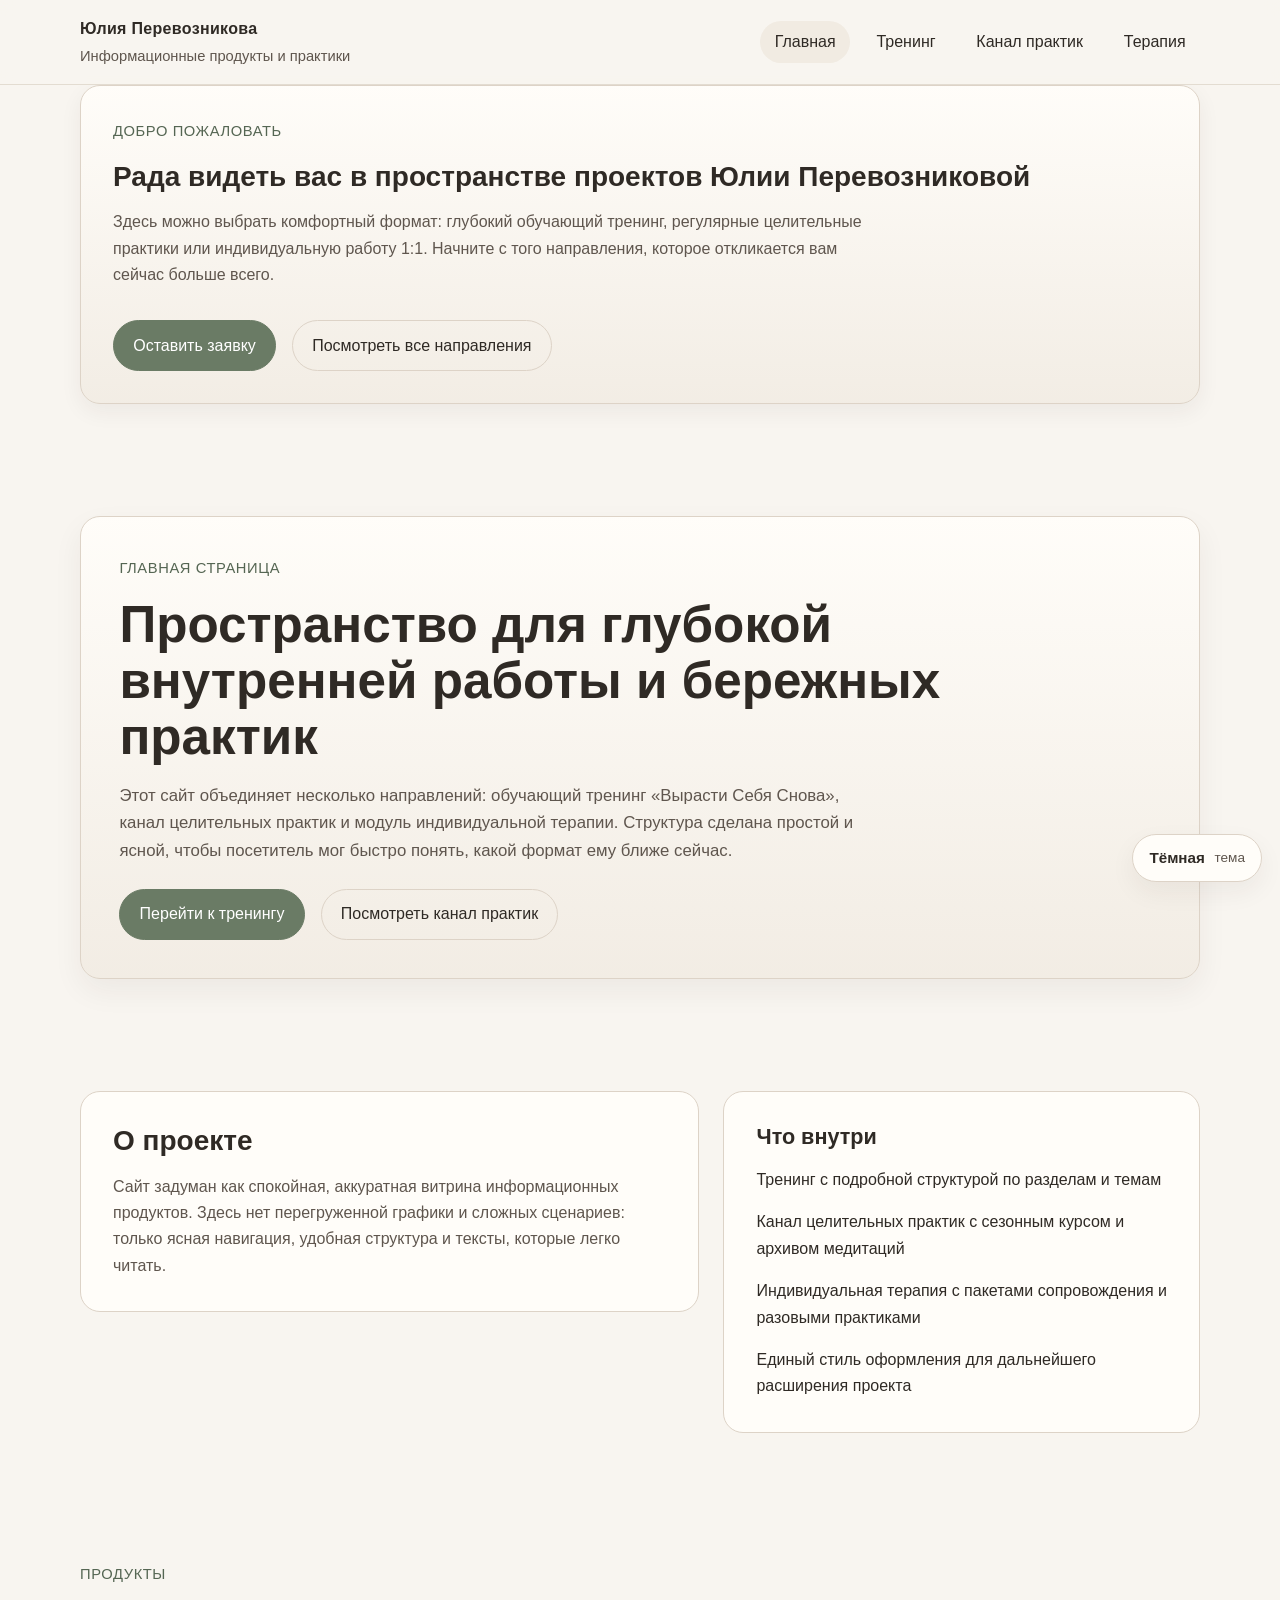
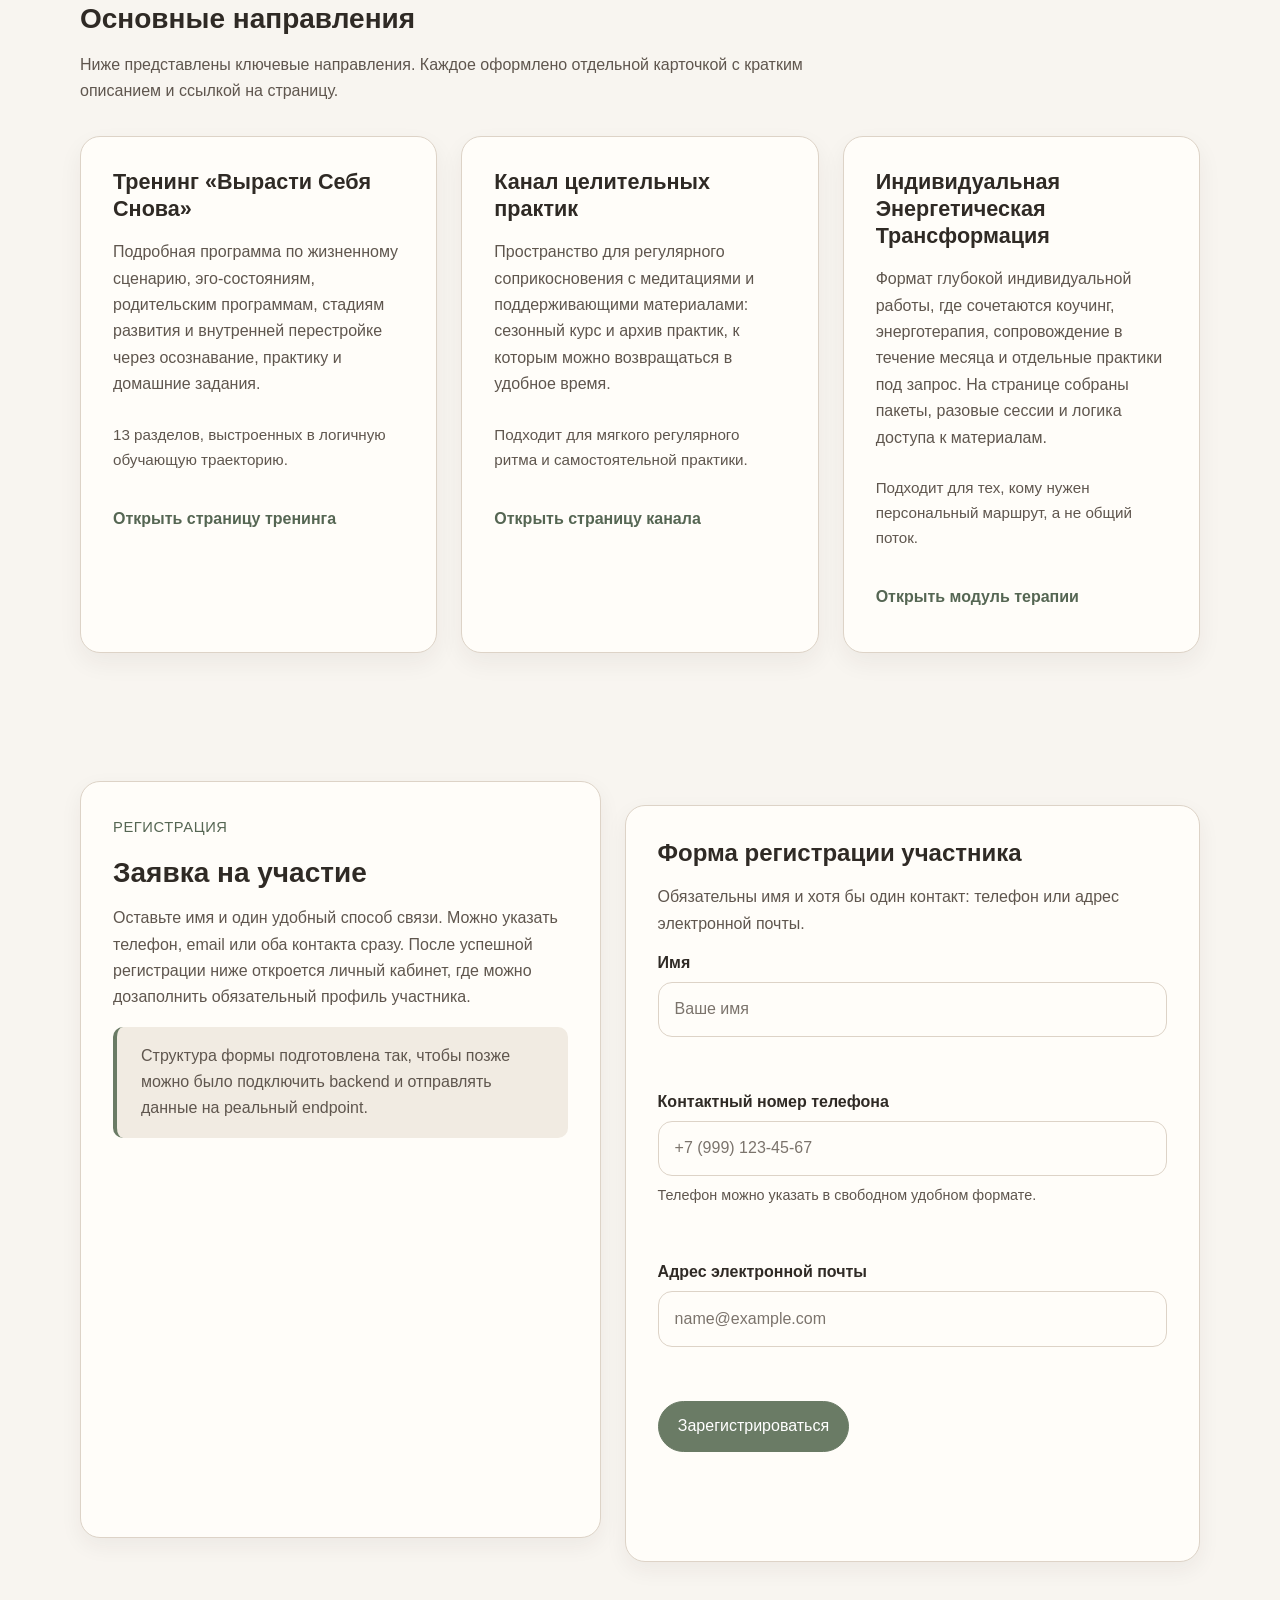
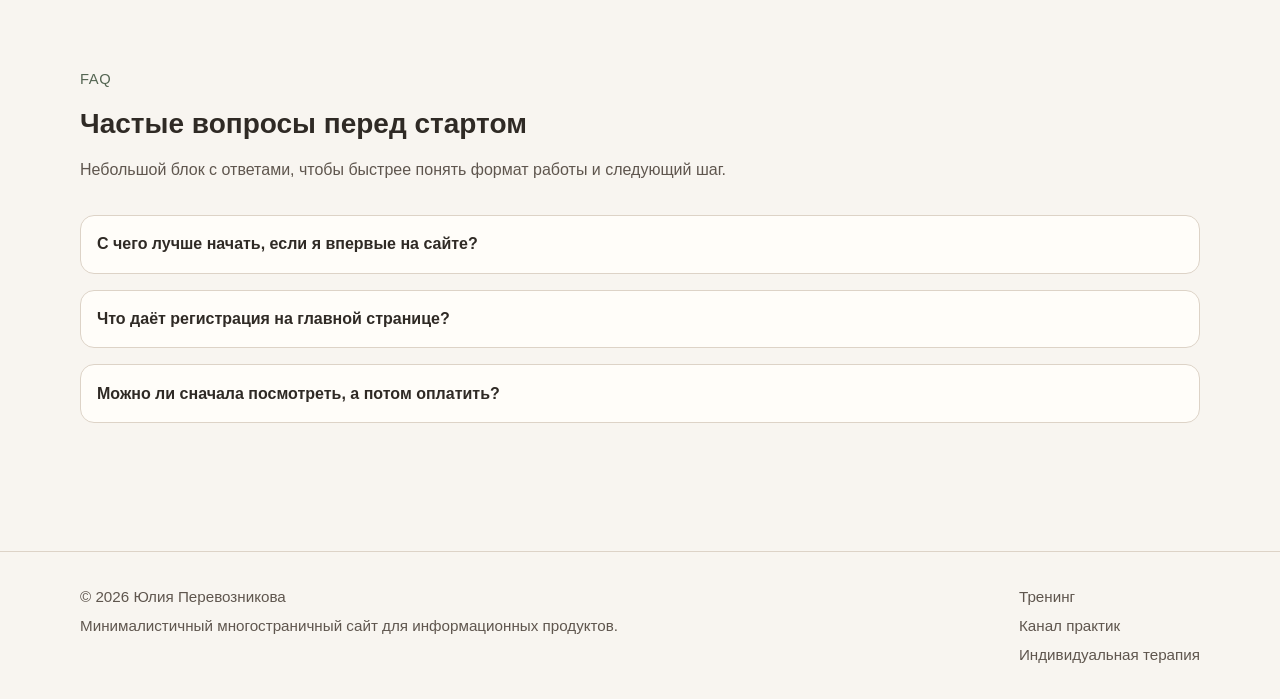
==== index.html @ eca1b86a "Add files via upload" ====
<!DOCTYPE html>
<html lang="ru">
  <head>
    <meta charset="UTF-8" />
    <meta name="viewport" content="width=device-width, initial-scale=1.0" />
    <title>Программы Юлии Перевозниковой</title>
    <meta
      name="description"
      content="Минималистичный сайт информационных продуктов коуча Юлии Перевозниковой: тренинг «Вырасти Себя Снова» и канал целительных практик."
    />
    <!-- Общая логика темы вынесена в отдельный файл. -->
    <script src="js/theme.js"></script>
    <link rel="stylesheet" href="css/style.css" />
  </head>
  <body>
    <!-- Ссылка для быстрого перехода к основному содержимому -->
    <a class="skip-link" href="#main-content">Перейти к содержимому</a>

    <!-- Шапка сайта с навигацией -->
    <header class="site-header">
      <div class="container header-inner">
        <div class="site-brand">
          <span class="site-brand__title">Юлия Перевозникова</span>
          <span class="site-brand__subtitle">Информационные продукты и практики</span>
        </div>

        <nav class="site-nav" aria-label="Основная навигация">
          <ul>
            <li><a class="is-active" href="index.html" aria-current="page">Главная</a></li>
            <li><a href="training.html">Тренинг</a></li>
            <li><a href="healing-channel.html">Канал практик</a></li>
            <li><a href="therapy.html">Терапия</a></li>
          </ul>
        </nav>
      </div>
    </header>

    <!-- Основной контент главной страницы -->
    <main id="main-content" class="page-main">
      <!-- Приветственный лендинг-блок -->
      <section class="section section--compact welcome-landing">
        <div class="container">
          <article class="content-block welcome-landing__shell">
            <span class="eyebrow">Добро пожаловать</span>
            <h2 class="section-title">Рада видеть вас в пространстве проектов Юлии Перевозниковой</h2>
            <p class="section-intro">
              Здесь можно выбрать комфортный формат: глубокий обучающий тренинг, регулярные целительные практики
              или индивидуальную работу 1:1. Начните с того направления, которое откликается вам сейчас больше всего.
            </p>
            <div class="welcome-landing__actions section-offset-top">
              <a class="button" href="#registration">Оставить заявку</a>
              <button class="button button--secondary" type="button" data-scroll-to-products>
                Посмотреть все направления
              </button>
            </div>
          </article>
        </div>
      </section>

      <section class="hero">
        <div class="container">
          <div class="hero__box">
            <span class="eyebrow">Главная страница</span>
            <h1 class="hero__title">Пространство для глубокой внутренней работы и бережных практик</h1>
            <p class="hero__text">
              Этот сайт объединяет несколько направлений: обучающий тренинг «Вырасти Себя Снова», канал
              целительных практик и модуль индивидуальной терапии. Структура сделана простой и ясной,
              чтобы посетитель мог быстро понять, какой формат ему ближе сейчас.
            </p>
            <div class="hero__actions">
              <a class="button" href="training.html">Перейти к тренингу</a>
              <a class="button button--secondary" href="healing-channel.html">Посмотреть канал практик</a>
            </div>
          </div>
        </div>
      </section>

      <!-- Краткий обзор проекта и подхода -->
      <section class="section">
        <div class="container quick-overview">
          <div class="quick-overview__panel">
            <h2 class="section-title">О проекте</h2>
            <p class="section-intro">
              Сайт задуман как спокойная, аккуратная витрина информационных продуктов. Здесь нет перегруженной
              графики и сложных сценариев: только ясная навигация, удобная структура и тексты, которые легко читать.
            </p>
          </div>

          <aside class="quick-overview__panel" aria-label="Краткий обзор разделов сайта">
            <h2 class="card__title">Что внутри</h2>
            <ul class="quick-overview__list">
              <li>Тренинг с подробной структурой по разделам и темам</li>
              <li>Канал целительных практик с сезонным курсом и архивом медитаций</li>
              <li>Индивидуальная терапия с пакетами сопровождения и разовыми практиками</li>
              <li>Единый стиль оформления для дальнейшего расширения проекта</li>
            </ul>
          </aside>
        </div>
      </section>

      <!-- Основные карточки с продуктами -->
      <section class="section" id="products">
        <div class="container">
          <span class="eyebrow">Продукты</span>
          <h2 class="section-title">Основные направления</h2>
          <p class="section-intro">
            Ниже представлены ключевые направления. Каждое оформлено отдельной карточкой с кратким описанием и ссылкой на страницу.
          </p>

          <div class="grid grid--three section-offset-top">
            <article class="card">
              <h3 class="card__title">Тренинг «Вырасти Себя Снова»</h3>
              <p class="card__text">
                Подробная программа по жизненному сценарию, эго-состояниям, родительским программам,
                стадиям развития и внутренней перестройке через осознавание, практику и домашние задания.
              </p>
              <p class="card__meta">13 разделов, выстроенных в логичную обучающую траекторию.</p>
              <a class="text-link" href="training.html">Открыть страницу тренинга</a>
            </article>

            <article class="card">
              <h3 class="card__title">Канал целительных практик</h3>
              <p class="card__text">
                Пространство для регулярного соприкосновения с медитациями и поддерживающими материалами:
                сезонный курс и архив практик, к которым можно возвращаться в удобное время.
              </p>
              <p class="card__meta">Подходит для мягкого регулярного ритма и самостоятельной практики.</p>
              <a class="text-link" href="healing-channel.html">Открыть страницу канала</a>
            </article>

            <article class="card">
              <h3 class="card__title">Индивидуальная Энергетическая Трансформация</h3>
              <p class="card__text">
                Формат глубокой индивидуальной работы, где сочетаются коучинг, энерготерапия, сопровождение в течение месяца
                и отдельные практики под запрос. На странице собраны пакеты, разовые сессии и логика доступа к материалам.
              </p>
              <p class="card__meta">Подходит для тех, кому нужен персональный маршрут, а не общий поток.</p>
              <a class="text-link" href="therapy.html">Открыть модуль терапии</a>
            </article>
          </div>
        </div>
      </section>

      <!-- Секция регистрации участников -->
      <section class="section" id="registration">
        <div class="container registration-layout">
          <article class="registration-copy content-block">
            <span class="eyebrow">Регистрация</span>
            <h2 class="section-title">Заявка на участие</h2>
            <p class="section-intro">
              Оставьте имя и один удобный способ связи. Можно указать телефон, email или оба контакта сразу.
              После успешной регистрации ниже откроется личный кабинет, где можно дозаполнить обязательный профиль участника.
            </p>
            <div class="note">
              Структура формы подготовлена так, чтобы позже можно было подключить backend и отправлять данные на реальный endpoint.
            </div>
          </article>

          <section class="registration-form-wrap content-block" aria-labelledby="registration-form-title">
            <h2 id="registration-form-title" class="content-block__title">Форма регистрации участника</h2>
            <p class="content-block__subtitle">
              Обязательны имя и хотя бы один контакт: телефон или адрес электронной почты.
            </p>

            <!--
              novalidate отключает стандартные всплывающие сообщения браузера,
              чтобы показывать единообразные ошибки прямо рядом с полями.
              action можно заменить на backend endpoint позже.
            -->
            <form
              class="registration-form"
              action="#"
              method="post"
              novalidate
              data-registration-form
            >
              <div class="form-grid">
                <div class="form-field">
                  <label class="form-label" for="participant-name">Имя</label>
                  <input
                    class="form-input"
                    type="text"
                    id="participant-name"
                    name="name"
                    autocomplete="given-name"
                    placeholder="Ваше имя"
                    data-field="name"
                    aria-describedby="name-error"
                  />
                  <p class="form-error" id="name-error" data-error-for="name" aria-live="polite"></p>
                </div>

                <div class="form-field">
                  <label class="form-label" for="participant-phone">Контактный номер телефона</label>
                  <input
                    class="form-input"
                    type="tel"
                    id="participant-phone"
                    name="phone"
                    autocomplete="tel"
                    placeholder="+7 (999) 123-45-67"
                    data-field="phone"
                    aria-describedby="phone-error phone-help"
                  />
                  <p class="form-help" id="phone-help">Телефон можно указать в свободном удобном формате.</p>
                  <p class="form-error" id="phone-error" data-error-for="phone" aria-live="polite"></p>
                </div>

                <div class="form-field">
                  <label class="form-label" for="participant-email">Адрес электронной почты</label>
                  <input
                    class="form-input"
                    type="email"
                    id="participant-email"
                    name="email"
                    autocomplete="email"
                    placeholder="name@example.com"
                    data-field="email"
                    aria-describedby="email-error"
                  />
                  <p class="form-error" id="email-error" data-error-for="email" aria-live="polite"></p>
                </div>
              </div>

              <div class="form-actions">
                <button class="button" type="submit">Зарегистрироваться</button>
              </div>

              <p class="form-status" data-form-status aria-live="polite"></p>
            </form>
          </section>
        </div>
      </section>

      <!-- Короткий FAQ-блок для лендинга -->
      <section class="section" id="faq">
        <div class="container">
          <span class="eyebrow">FAQ</span>
          <h2 class="section-title">Частые вопросы перед стартом</h2>
          <p class="section-intro">
            Небольшой блок с ответами, чтобы быстрее понять формат работы и следующий шаг.
          </p>

          <div class="faq section-offset-top" data-faq-root>
            <article class="faq-item">
              <button class="faq-item__trigger" type="button" data-faq-trigger aria-expanded="false">
                С чего лучше начать, если я впервые на сайте?
              </button>
              <div class="faq-item__content" data-faq-content hidden>
                <p>
                  Начните с раздела «Основные направления» и выберите формат под текущий запрос:
                  тренинг, канал практик или индивидуальную работу. После этого оставьте заявку через форму регистрации.
                </p>
              </div>
            </article>

            <article class="faq-item">
              <button class="faq-item__trigger" type="button" data-faq-trigger aria-expanded="false">
                Что даёт регистрация на главной странице?
              </button>
              <div class="faq-item__content" data-faq-content hidden>
                <p>
                  Регистрация открывает личный кабинет участника и позволяет получить доступ к расширенным блокам
                  продуктов (структурам программ и демонстрационной оплате доступа).
                </p>
              </div>
            </article>

            <article class="faq-item">
              <button class="faq-item__trigger" type="button" data-faq-trigger aria-expanded="false">
                Можно ли сначала посмотреть, а потом оплатить?
              </button>
              <div class="faq-item__content" data-faq-content hidden>
                <p>
                  Да. Логика сайта построена по уровням доступа: обзор доступен всем, после регистрации открывается больше деталей,
                  а затем можно перейти к оплате (в текущей версии реализован демонстрационный сценарий через localStorage).
                </p>
              </div>
            </article>
          </div>
        </div>
      </section>

      <!-- Личный кабинет показывается после регистрации или если данные уже есть в localStorage -->
      <section class="section" id="personal-cabinet" data-personal-cabinet-section hidden>
        <div class="container account-shell">
          <div class="account-grid">
            <article class="content-block account-summary" aria-labelledby="account-summary-title">
              <span class="eyebrow">Личный кабинет</span>
              <h2 id="account-summary-title" class="section-title">Профиль участника</h2>
              <p class="section-intro">
                После регистрации базовые данные автоматически подтягиваются сюда. Заполните все обязательные поля,
                чтобы профиль был сохранён полностью.
              </p>

              <div class="account-summary__panel section-offset-top">
                <div class="account-badge" data-account-badge>Профиль требует заполнения</div>
                <dl class="account-summary__list">
                  <div class="account-summary__item">
                    <dt>Участник</dt>
                    <dd data-account-summary-name>—</dd>
                  </div>
                  <div class="account-summary__item">
                    <dt>Телефон</dt>
                    <dd data-account-summary-phone>—</dd>
                  </div>
                  <div class="account-summary__item">
                    <dt>Email</dt>
                    <dd data-account-summary-email>—</dd>
                  </div>
                  <div class="account-summary__item">
                    <dt>Город</dt>
                    <dd data-account-summary-city>—</dd>
                  </div>
                </dl>
              </div>
            </article>

            <section class="content-block account-form-wrap" aria-labelledby="profile-form-title">
              <h2 id="profile-form-title" class="content-block__title">Анкета участника</h2>
              <p class="content-block__subtitle">
                Все поля ниже обязательны. Если на этапе регистрации был указан только один контакт, второй нужно дозаполнить здесь.
              </p>

              <form class="profile-form" action="#" method="post" novalidate data-profile-form>
                <div class="form-grid form-grid--two-columns">
                  <div class="form-field">
                    <label class="form-label" for="profile-last-name">Фамилия</label>
                    <input
                      class="form-input"
                      type="text"
                      id="profile-last-name"
                      name="lastName"
                      autocomplete="family-name"
                      placeholder="Иванова"
                      data-profile-field="lastName"
                      aria-describedby="profile-lastName-error"
                    />
                    <p class="form-error" id="profile-lastName-error" data-profile-error-for="lastName" aria-live="polite"></p>
                  </div>

                  <div class="form-field">
                    <label class="form-label" for="profile-first-name">Имя</label>
                    <input
                      class="form-input"
                      type="text"
                      id="profile-first-name"
                      name="firstName"
                      autocomplete="given-name"
                      placeholder="Юлия"
                      data-profile-field="firstName"
                      aria-describedby="profile-firstName-error"
                    />
                    <p class="form-error" id="profile-firstName-error" data-profile-error-for="firstName" aria-live="polite"></p>
                  </div>

                  <div class="form-field">
                    <label class="form-label" for="profile-middle-name">Отчество</label>
                    <input
                      class="form-input"
                      type="text"
                      id="profile-middle-name"
                      name="middleName"
                      autocomplete="additional-name"
                      placeholder="Сергеевна"
                      data-profile-field="middleName"
                      aria-describedby="profile-middleName-error"
                    />
                    <p class="form-error" id="profile-middleName-error" data-profile-error-for="middleName" aria-live="polite"></p>
                  </div>

                  <div class="form-field">
                    <label class="form-label" for="profile-birth-date">Дата рождения</label>
                    <input
                      class="form-input"
                      type="date"
                      id="profile-birth-date"
                      name="birthDate"
                      data-profile-field="birthDate"
                      aria-describedby="profile-birthDate-error"
                    />
                    <p class="form-error" id="profile-birthDate-error" data-profile-error-for="birthDate" aria-live="polite"></p>
                  </div>

                  <div class="form-field">
                    <label class="form-label" for="profile-phone">Контактный номер телефона</label>
                    <input
                      class="form-input"
                      type="tel"
                      id="profile-phone"
                      name="phone"
                      autocomplete="tel"
                      placeholder="+7 (999) 123-45-67"
                      data-profile-field="phone"
                      aria-describedby="profile-phone-error"
                    />
                    <p class="form-error" id="profile-phone-error" data-profile-error-for="phone" aria-live="polite"></p>
                  </div>

                  <div class="form-field">
                    <label class="form-label" for="profile-city">Город проживания</label>
                    <input
                      class="form-input"
                      type="text"
                      id="profile-city"
                      name="city"
                      autocomplete="address-level2"
                      placeholder="Москва"
                      data-profile-field="city"
                      aria-describedby="profile-city-error"
                    />
                    <p class="form-error" id="profile-city-error" data-profile-error-for="city" aria-live="polite"></p>
                  </div>

                  <div class="form-field form-field--full-width">
                    <label class="form-label" for="profile-email">Адрес электронной почты</label>
                    <input
                      class="form-input"
                      type="email"
                      id="profile-email"
                      name="email"
                      autocomplete="email"
                      placeholder="name@example.com"
                      data-profile-field="email"
                      aria-describedby="profile-email-error"
                    />
                    <p class="form-error" id="profile-email-error" data-profile-error-for="email" aria-live="polite"></p>
                  </div>
                </div>

                <div class="form-actions">
                  <button class="button" type="submit">Сохранить профиль</button>
                </div>

                <p class="form-status" data-profile-status aria-live="polite"></p>
              </form>
            </section>
          </div>
        </div>
      </section>
    </main>

    <!-- Подвал сайта -->
    <footer class="site-footer">
      <div class="container footer-inner">
        <div>
          <p>© <span data-current-year></span> Юлия Перевозникова</p>
          <p>Минималистичный многостраничный сайт для информационных продуктов.</p>
        </div>
        <div>
          <p><a href="training.html">Тренинг</a></p>
          <p><a href="healing-channel.html">Канал практик</a></p>
          <p><a href="therapy.html">Индивидуальная терапия</a></p>
        </div>
      </div>
    </footer>

    <!-- Общий переключатель темы. -->
    <button
      class="theme-toggle"
      type="button"
      data-theme-toggle
      aria-label="Переключить тему"
      aria-pressed="false"
    >
      <span class="theme-toggle__label" data-theme-toggle-label>Тёмная</span>
      <span class="theme-toggle__hint" data-theme-toggle-hint>тема</span>
    </button>

    <!-- Логика регистрации и личного кабинета участника. -->
    <script src="js/registration.js"></script>
    <!-- Небольшой интерактив главного лендинга: FAQ и быстрые переходы. -->
    <script src="js/landing.js"></script>
  </body>
</html>
---- css/style.css ----
/* =========================================================
   БАЗОВАЯ НОРМАЛИЗАЦИЯ И ПЕРЕМЕННЫЕ
   Общий файл стилей для всех страниц проекта
   ========================================================= */

:root {
  --color-bg: #f8f5f0;
  --color-surface: #fffdf9;
  --color-surface-muted: #f1ebe2;
  --color-border: #ddd3c7;
  --color-text: #2f2a25;
  --color-text-soft: #5f564e;
  --color-accent: #6a7b65;
  --color-accent-deep: #556653;
  --color-accent-strong: #4b5e48;
  --color-button-text: #ffffff;
  --color-shadow: rgba(47, 42, 37, 0.06);

  --container-width: 1120px;
  --radius-lg: 20px;
  --radius-md: 14px;
  --radius-sm: 10px;

  --space-1: 0.5rem;
  --space-2: 0.75rem;
  --space-3: 1rem;
  --space-4: 1.5rem;
  --space-5: 2rem;
  --space-6: 3rem;
  --space-7: 4rem;

  --transition: 0.25s ease;
}

/* =========================================================
   ПОДДЕРЖКА СВЕТЛОЙ И ТЁМНОЙ ТЕМЫ
   Используем общие CSS-переменные и атрибут data-theme у <html>.
   ========================================================= */

:root {
  color-scheme: light;
}

[data-theme="dark"] {
  color-scheme: dark;
  --color-bg: #12100d;
  --color-surface: #1a1713;
  --color-surface-muted: #231f19;
  --color-border: #3a332a;
  --color-text: #efeae2;
  --color-text-soft: #bfb2a6;
  --color-accent: #8fa886;
  --color-accent-deep: #7f9979;
  --color-accent-strong: #70896b;
  --color-button-text: #12100d;
  --color-shadow: rgba(0, 0, 0, 0.45);
}

/* Точечные переопределения для элементов с заданным фоном */
[data-theme="dark"] .site-header {
  background: rgba(18, 16, 13, 0.92);
  border-bottom: 1px solid rgba(58, 51, 42, 0.75);
}

[data-theme="dark"] .hero__box {
  background: linear-gradient(
    180deg,
    rgba(26, 23, 19, 0.98),
    rgba(35, 31, 25, 0.86)
  );
}

/* Простая нормализация размеров */
*,
*::before,
*::after {
  box-sizing: border-box;
}

/* Плавная прокрутка для навигации по якорям */
html {
  scroll-behavior: smooth;
}

/* Сброс базовых отступов */
body,
h1,
h2,
h3,
h4,
p,
ul,
ol,
figure,
blockquote,
dd,
dl,
dt {
  margin: 0;
}

/* Базовые настройки страницы */
body {
  min-height: 100vh;
  background-color: var(--color-bg);
  color: var(--color-text);
  font-family: Arial, Helvetica, sans-serif;
  line-height: 1.65;
  text-rendering: optimizeLegibility;
  transition: background-color var(--transition), color var(--transition);
}

/* Упрощаем работу с изображениями */
img {
  display: block;
  max-width: 100%;
}

/* Наследование шрифтов для форменных элементов */
input,
button,
textarea,
select {
  font: inherit;
}

/* Убираем лишние отступы у списков, где это нужно */
ul[role="list"],
ol[role="list"] {
  list-style: none;
  padding: 0;
}

/* Общий стиль ссылок */
a {
  color: inherit;
  text-decoration: none;
}

a:hover,
a:focus-visible {
  color: var(--color-accent-deep);
}

/* Выраженный фокус для доступной навигации */
a:focus-visible,
button:focus-visible,
input:focus-visible,
select:focus-visible,
textarea:focus-visible {
  outline: 2px solid var(--color-accent);
  outline-offset: 3px;
}

/* Универсальное скрытие секций до инициализации логики */
[hidden] {
  display: none !important;
}

/* =========================================================
   ОБЩИЕ СЛУЖЕБНЫЕ КЛАССЫ
   ========================================================= */

.container {
  width: min(100% - 2rem, var(--container-width));
  margin: 0 auto;
}

.section {
  padding: var(--space-7) 0;
}

.section-title {
  margin-bottom: var(--space-3);
  font-size: clamp(1.75rem, 2vw, 2.35rem);
  line-height: 1.2;
}

.section-intro {
  max-width: 760px;
  color: var(--color-text-soft);
}

.eyebrow {
  display: inline-block;
  margin-bottom: var(--space-3);
  color: var(--color-accent-deep);
  font-size: 0.92rem;
  letter-spacing: 0.04em;
  text-transform: uppercase;
}

.muted {
  color: var(--color-text-soft);
}

.section-offset-top {
  margin-top: var(--space-5);
}

.page-main {
  display: block;
}

/* Скрытая ссылка для быстрого перехода к контенту */
.skip-link {
  position: absolute;
  left: -9999px;
  top: auto;
}

.skip-link:focus {
  left: 1rem;
  top: 1rem;
  z-index: 1000;
  padding: 0.75rem 1rem;
  background: var(--color-surface);
  border: 1px solid var(--color-border);
  border-radius: var(--radius-sm);
}

/* =========================================================
   ШАПКА И НАВИГАЦИЯ
   ========================================================= */

.site-header {
  position: sticky;
  top: 0;
  z-index: 20;
  background: rgba(248, 245, 240, 0.94);
  backdrop-filter: blur(8px);
  border-bottom: 1px solid rgba(221, 211, 199, 0.75);
}

.header-inner {
  display: flex;
  align-items: center;
  justify-content: space-between;
  gap: var(--space-4);
  padding: 1rem 0;
}

.site-brand {
  display: flex;
  flex-direction: column;
  gap: 0.1rem;
}

.site-brand__title {
  font-size: 1rem;
  font-weight: 700;
  letter-spacing: 0.02em;
}

.site-brand__subtitle {
  color: var(--color-text-soft);
  font-size: 0.92rem;
}

.site-nav ul {
  display: flex;
  flex-wrap: wrap;
  gap: 0.75rem;
  list-style: none;
  padding: 0;
}

.site-nav a {
  display: inline-flex;
  align-items: center;
  min-height: 42px;
  padding: 0.45rem 0.9rem;
  border-radius: 999px;
  transition: background-color var(--transition), color var(--transition);
}

.site-nav a:hover,
.site-nav a:focus-visible,
.site-nav a.is-active {
  background-color: var(--color-surface-muted);
}

/* =========================================================
   HERO-СЕКЦИИ
   ========================================================= */

.hero {
  padding: var(--space-7) 0 var(--space-6);
}

.hero__box {
  padding: clamp(1.5rem, 3vw, 3rem);
  background: linear-gradient(180deg, rgba(255, 253, 249, 0.98), rgba(241, 235, 226, 0.86));
  border: 1px solid var(--color-border);
  border-radius: var(--radius-lg);
  box-shadow: 0 12px 30px var(--color-shadow);
}

.hero__title {
  max-width: 900px;
  margin-bottom: var(--space-3);
  font-size: clamp(2rem, 4vw, 3.4rem);
  line-height: 1.1;
}

.hero__text {
  max-width: 760px;
  margin-bottom: var(--space-4);
  color: var(--color-text-soft);
  font-size: 1.05rem;
}

.hero__actions {
  display: flex;
  flex-wrap: wrap;
  gap: var(--space-3);
}

.hero__text--compact {
  margin-bottom: var(--space-4);
}

.hero-feature-list {
  max-width: 760px;
  margin-bottom: var(--space-4);
  color: var(--color-text-soft);
}

.hero-feature-list li + li {
  margin-top: 0.7rem;
}

/* =========================================================
   КНОПКИ И ССЫЛКИ-ДЕЙСТВИЯ
   ========================================================= */

.button,
.text-link {
  display: inline-flex;
  align-items: center;
  justify-content: center;
  min-height: 46px;
  border-radius: 999px;
  transition: transform var(--transition), background-color var(--transition), border-color var(--transition);
}

.button {
  padding: 0.7rem 1.2rem;
  background-color: var(--color-accent);
  color: var(--color-button-text);
  border: 1px solid var(--color-accent);
}

.button:hover,
.button:focus-visible {
  transform: translateY(-1px);
  background-color: var(--color-accent-strong);
  border-color: var(--color-accent-strong);
  color: var(--color-button-text);
}

.button--secondary {
  background-color: transparent;
  color: var(--color-text);
  border-color: var(--color-border);
}

.button--secondary:hover,
.button--secondary:focus-visible {
  background-color: var(--color-surface-muted);
  color: var(--color-text);
}

.text-link {
  gap: 0.45rem;
  padding: 0;
  color: var(--color-accent-deep);
  font-weight: 700;
}

/* =========================================================
   КАРТОЧКИ И СЕТКИ
   ========================================================= */

.grid {
  display: grid;
  gap: var(--space-4);
}

.grid--two {
  grid-template-columns: repeat(2, minmax(0, 1fr));
}

.grid--three {
  grid-template-columns: repeat(3, minmax(0, 1fr));
}

.card {
  height: 100%;
  padding: var(--space-5);
  background-color: var(--color-surface);
  border: 1px solid var(--color-border);
  border-radius: var(--radius-lg);
  box-shadow: 0 10px 24px var(--color-shadow);
}

.card__title {
  margin-bottom: var(--space-3);
  font-size: 1.35rem;
  line-height: 1.25;
}

.card__text {
  margin-bottom: var(--space-4);
  color: var(--color-text-soft);
}

.card__meta {
  margin-bottom: var(--space-4);
  font-size: 0.95rem;
  color: var(--color-text-soft);
}

/* =========================================================
   КОНТЕНТНЫЕ СЕКЦИИ И СПИСКИ
   ========================================================= */

.content-block {
  padding: var(--space-5);
  background-color: var(--color-surface);
  border: 1px solid var(--color-border);
  border-radius: var(--radius-lg);
  box-shadow: 0 8px 22px var(--color-shadow);
}

.content-block + .content-block {
  margin-top: var(--space-4);
}

.content-block__title {
  margin-bottom: var(--space-3);
  font-size: 1.5rem;
  line-height: 1.25;
}

.content-block__subtitle {
  margin-bottom: var(--space-3);
  color: var(--color-text-soft);
}

.content-list {
  padding-left: 1.2rem;
}

.content-list li + li {
  margin-top: 0.8rem;
}

.note {
  margin-top: var(--space-3);
  padding: var(--space-3) var(--space-4);
  background-color: var(--color-surface-muted);
  border-left: 4px solid var(--color-accent);
  border-radius: var(--radius-sm);
  color: var(--color-text-soft);
}

/* =========================================================
   СЕКЦИЯ БЫСТРОГО ОБЗОРА
   ========================================================= */

.quick-overview {
  display: grid;
  grid-template-columns: 1.3fr 1fr;
  gap: var(--space-4);
  align-items: start;
}

.quick-overview__panel {
  padding: var(--space-5);
  background-color: var(--color-surface);
  border: 1px solid var(--color-border);
  border-radius: var(--radius-lg);
}

.quick-overview__list {
  list-style: none;
  padding: 0;
}

.quick-overview__list li + li {
  margin-top: var(--space-3);
}

/* =========================================================
   ПРИВЕТСТВЕННЫЙ ЛЕНДИНГ-БЛОК И FAQ
   Небольшой вводный блок и аккордеон для частых вопросов.
   ========================================================= */

.section--compact {
  padding: var(--space-6) 0;
}

.welcome-landing__shell {
  background: linear-gradient(
    180deg,
    rgba(255, 253, 249, 0.98),
    rgba(241, 235, 226, 0.82)
  );
}

[data-theme="dark"] .welcome-landing__shell {
  background: linear-gradient(
    180deg,
    rgba(26, 23, 19, 0.98),
    rgba(35, 31, 25, 0.82)
  );
}

.welcome-landing__actions {
  display: flex;
  flex-wrap: wrap;
  gap: var(--space-3);
}

.faq {
  display: grid;
  gap: var(--space-3);
}

.faq-item {
  border: 1px solid var(--color-border);
  border-radius: var(--radius-md);
  background-color: var(--color-surface);
  overflow: hidden;
}

.faq-item__trigger {
  width: 100%;
  min-height: 56px;
  padding: 0.95rem 1rem;
  border: 0;
  background: transparent;
  color: var(--color-text);
  text-align: left;
  font-weight: 700;
  cursor: pointer;
}

.faq-item__trigger:hover,
.faq-item__trigger:focus-visible {
  background-color: var(--color-surface-muted);
}

.faq-item__content {
  padding: 0 1rem 1rem;
  color: var(--color-text-soft);
}

/* =========================================================
   ПЕРЕКЛЮЧАТЕЛЬ ТЕМЫ
   Общая фиксированная кнопка для всех страниц сайта.
   ========================================================= */

.theme-toggle {
  position: fixed;
  right: 18px;
  bottom: 18px;
  z-index: 9999;

  display: inline-flex;
  align-items: center;
  gap: 0.6rem;

  padding: 0.75rem 1rem;
  border-radius: 999px;
  border: 1px solid var(--color-border);
  background: var(--color-surface);
  color: var(--color-text);

  box-shadow: 0 10px 26px var(--color-shadow);
  cursor: pointer;

  transition: transform var(--transition), background-color var(--transition),
    color var(--transition), border-color var(--transition);
}

.theme-toggle:hover,
.theme-toggle:focus-visible {
  transform: translateY(-1px);
  border-color: var(--color-accent);
}

.theme-toggle__label {
  font-weight: 700;
  font-size: 0.95rem;
  line-height: 1;
  white-space: nowrap;
}

.theme-toggle__hint {
  font-size: 0.85rem;
  color: var(--color-text-soft);
  white-space: nowrap;
}

/* =========================================================
   ФОРМА РЕГИСТРАЦИИ
   Стили для компактного блока регистрации участников.
   ========================================================= */

.registration-layout {
  display: grid;
  grid-template-columns: minmax(0, 0.95fr) minmax(0, 1.05fr);
  gap: var(--space-4);
  align-items: start;
}

.registration-copy,
.registration-form-wrap,
.account-summary,
.account-form-wrap {
  height: 100%;
}

.registration-form,
.profile-form {
  display: grid;
  gap: var(--space-4);
}

.form-grid {
  display: grid;
  gap: var(--space-4);
}

.form-grid--two-columns {
  grid-template-columns: repeat(2, minmax(0, 1fr));
}

.form-field {
  display: grid;
  gap: 0.5rem;
}

.form-field--full-width {
  grid-column: 1 / -1;
}

.form-label {
  font-weight: 700;
  line-height: 1.3;
}

.form-input {
  width: 100%;
  min-height: 48px;
  padding: 0.85rem 1rem;
  background-color: var(--color-surface);
  color: var(--color-text);
  border: 1px solid var(--color-border);
  border-radius: var(--radius-md);
  transition: border-color var(--transition), box-shadow var(--transition), background-color var(--transition);
}

.form-input::placeholder {
  color: var(--color-text-soft);
  opacity: 0.82;
}

.form-input:hover {
  border-color: var(--color-accent);
}

.form-input:focus-visible {
  outline: none;
  border-color: var(--color-accent);
  box-shadow: 0 0 0 4px rgba(106, 123, 101, 0.14);
}

[data-theme="dark"] .form-input:focus-visible {
  box-shadow: 0 0 0 4px rgba(143, 168, 134, 0.18);
}

.form-input.is-invalid {
  border-color: #b85c5c;
  box-shadow: 0 0 0 4px rgba(184, 92, 92, 0.12);
}

.form-help {
  font-size: 0.9rem;
  color: var(--color-text-soft);
}

.form-error {
  min-height: 1.4rem;
  font-size: 0.92rem;
  color: #b85c5c;
}

.form-actions {
  display: flex;
  flex-wrap: wrap;
  gap: var(--space-3);
}

.form-status {
  min-height: 1.5rem;
  padding: 0.9rem 1rem;
  border-radius: var(--radius-md);
  background-color: transparent;
  color: var(--color-text-soft);
}

.form-status.is-success {
  background-color: rgba(106, 123, 101, 0.12);
  color: var(--color-accent-strong);
}

.form-status.is-error {
  background-color: rgba(184, 92, 92, 0.1);
  color: #8d4343;
}

/* =========================================================
   ЛИЧНЫЙ КАБИНЕТ УЧАСТНИКА
   Минималистичный блок, открывающийся после регистрации.
   ========================================================= */

.account-shell {
  display: grid;
  gap: var(--space-4);
}

.account-grid {
  display: grid;
  grid-template-columns: minmax(0, 0.9fr) minmax(0, 1.1fr);
  gap: var(--space-4);
  align-items: start;
}

.account-summary__panel {
  display: grid;
  gap: var(--space-4);
}

.account-badge {
  display: inline-flex;
  align-items: center;
  justify-content: center;
  width: fit-content;
  min-height: 38px;
  padding: 0.4rem 0.85rem;
  border-radius: 999px;
  border: 1px solid var(--color-border);
  background-color: var(--color-surface-muted);
  color: var(--color-text);
  font-size: 0.92rem;
  font-weight: 700;
}

.account-badge.is-complete {
  background-color: rgba(106, 123, 101, 0.12);
  border-color: rgba(106, 123, 101, 0.25);
  color: var(--color-accent-strong);
}

.account-summary__list {
  display: grid;
  gap: var(--space-3);
}

.account-summary__item {
  display: grid;
  gap: 0.25rem;
  padding: 1rem 1.1rem;
  background-color: var(--color-surface-muted);
  border: 1px solid var(--color-border);
  border-radius: var(--radius-md);
}

.account-summary__item dt {
  color: var(--color-text-soft);
  font-size: 0.92rem;
}

.account-summary__item dd {
  font-size: 1rem;
  font-weight: 700;
  line-height: 1.35;
}

/* =========================================================
   МОДУЛЬ ДОСТУПА И ДЕМО-ОПЛАТЫ
   Управляет состояниями: гость / зарегистрирован / оплачено.
   ========================================================= */

.section--compact {
  padding-top: 0;
}

.access-panel,
.access-section,
.material-card {
  background-color: var(--color-surface);
}

.access-panel {
  display: grid;
  gap: var(--space-4);
}

.access-panel__header {
  display: flex;
  align-items: flex-start;
  justify-content: space-between;
  gap: var(--space-4);
  flex-wrap: wrap;
}

.access-panel__copy {
  max-width: 760px;
}

.access-panel__title {
  margin-bottom: var(--space-2);
  font-size: clamp(1.4rem, 2vw, 1.9rem);
  line-height: 1.2;
}

.access-panel__text,
.access-meta,
.material-card__meta {
  color: var(--color-text-soft);
}

.access-badge {
  display: inline-flex;
  align-items: center;
  justify-content: center;
  min-height: 38px;
  padding: 0.45rem 0.9rem;
  border-radius: 999px;
  border: 1px solid var(--color-border);
  background-color: var(--color-surface-muted);
  color: var(--color-text);
  font-size: 0.92rem;
  font-weight: 700;
  white-space: nowrap;
}

.access-badge.is-guest {
  background-color: rgba(184, 92, 92, 0.08);
  border-color: rgba(184, 92, 92, 0.2);
  color: #8d4343;
}

.access-badge.is-registered {
  background-color: rgba(122, 138, 97, 0.12);
  border-color: rgba(122, 138, 97, 0.22);
  color: var(--color-accent-deep);
}

.access-badge.is-paid {
  background-color: rgba(106, 123, 101, 0.14);
  border-color: rgba(106, 123, 101, 0.28);
  color: var(--color-accent-strong);
}

.access-actions {
  display: flex;
  flex-wrap: wrap;
  gap: var(--space-3);
}

.access-actions [hidden] {
  display: none !important;
}

.access-note {
  padding: 1rem 1.1rem;
  border: 1px dashed var(--color-border);
  border-radius: var(--radius-md);
  color: var(--color-text-soft);
  background-color: rgba(0, 0, 0, 0.01);
}

.access-note strong {
  color: var(--color-text);
}


.selected-plan-panel {
  display: grid;
  gap: 0.2rem;
  padding: 1rem 1.1rem;
  border: 1px solid var(--color-border);
  border-radius: var(--radius-md);
  background-color: var(--color-surface-muted);
}

.selected-plan-panel__label {
  font-size: 0.88rem;
  color: var(--color-text-soft);
  text-transform: uppercase;
  letter-spacing: 0.04em;
}

.selected-plan-panel__value {
  font-size: 1.05rem;
  font-weight: 700;
  line-height: 1.35;
}

.selected-plan-panel__price {
  color: var(--color-accent-strong);
  font-weight: 700;
}

.access-section__header {
  margin-bottom: var(--space-4);
}

.access-list {
  padding-left: 1.2rem;
}

.access-list li + li {
  margin-top: 0.7rem;
}

.material-grid {
  display: grid;
  grid-template-columns: repeat(2, minmax(0, 1fr));
  gap: var(--space-4);
}

.material-card__title {
  margin-bottom: var(--space-2);
  font-size: 1.2rem;
  line-height: 1.25;
}

.material-card__text {
  margin-bottom: var(--space-3);
  color: var(--color-text-soft);
}

.material-card__meta {
  font-size: 0.94rem;
}


/* =========================================================
   КАТАЛОГ ИНДИВИДУАЛЬНОЙ ТЕРАПИИ
   Общие карточки пакетов, практик и блоков процесса.
   ========================================================= */

.catalog-grid {
  display: grid;
  grid-template-columns: repeat(3, minmax(0, 1fr));
  gap: var(--space-4);
}

.catalog-grid--compact {
  grid-template-columns: repeat(3, minmax(0, 1fr));
}

.service-card {
  display: grid;
  gap: var(--space-4);
  align-content: start;
}

.service-card__top {
  display: grid;
  gap: 0.45rem;
}

.service-card__price {
  font-size: 1.2rem;
  font-weight: 700;
  line-height: 1.2;
  color: var(--color-accent-strong);
}

.service-card__list {
  padding-left: 1.2rem;
  color: var(--color-text-soft);
}

.service-card__list li + li {
  margin-top: 0.65rem;
}

.service-card--compact {
  gap: var(--space-3);
}


.payment-option-card {
  position: relative;
  transition: border-color var(--transition), box-shadow var(--transition), transform var(--transition);
}

.payment-option-card:hover {
  transform: translateY(-2px);
}

.payment-option-card.is-selected {
  border-color: rgba(106, 123, 101, 0.48);
  box-shadow: 0 14px 28px rgba(106, 123, 101, 0.12);
}

.payment-option-card.is-selected::after {
  content: "Выбрано";
  position: absolute;
  top: 1rem;
  right: 1rem;
  display: inline-flex;
  align-items: center;
  justify-content: center;
  min-height: 30px;
  padding: 0.2rem 0.7rem;
  border-radius: 999px;
  background-color: rgba(106, 123, 101, 0.14);
  color: var(--color-accent-strong);
  font-size: 0.82rem;
  font-weight: 700;
}

.price-block {
  display: grid;
  gap: 0.25rem;
}

.price-block__old {
  color: var(--color-text-soft);
  text-decoration: line-through;
  font-size: 0.95rem;
}

.process-grid {
  display: grid;
  grid-template-columns: repeat(2, minmax(0, 1fr));
  gap: var(--space-4);
}

.duration-grid {
  display: grid;
  grid-template-columns: repeat(3, minmax(0, 1fr));
  gap: var(--space-4);
}

.duration-card {
  padding: 1rem 1.1rem;
  border: 1px solid var(--color-border);
  border-radius: var(--radius-md);
  background-color: var(--color-surface-muted);
}

.duration-card strong {
  display: block;
  margin-bottom: 0.35rem;
}

.duration-card p {
  color: var(--color-text-soft);
}

/* =========================================================
   ПОДВАЛ САЙТА
   ========================================================= */

.site-footer {
  margin-top: var(--space-7);
  border-top: 1px solid var(--color-border);
}

.footer-inner {
  display: flex;
  justify-content: space-between;
  gap: var(--space-4);
  padding: var(--space-5) 0;
  color: var(--color-text-soft);
  font-size: 0.95rem;
}

.footer-inner p + p {
  margin-top: 0.25rem;
}

/* =========================================================
   АДАПТИВНОСТЬ
   Media queries помогают менять раскладку под ширину экрана.
   ========================================================= */

@media (max-width: 900px) {
  .header-inner,
  .footer-inner,
  .quick-overview,
  .registration-layout,
  .account-grid,
  .material-grid,
  .catalog-grid,
  .process-grid,
  .duration-grid {
    grid-template-columns: 1fr;
    display: grid;
  }

  .header-inner {
    justify-content: stretch;
  }

  .grid--two,
  .grid--three,
  .form-grid--two-columns {
    grid-template-columns: 1fr;
  }

  .hero {
    padding-top: var(--space-6);
  }
}

@media (max-width: 680px) {
  .container {
    width: min(100% - 1.25rem, var(--container-width));
  }

  .site-nav ul {
    gap: 0.4rem;
  }

  .site-nav a {
    padding: 0.4rem 0.75rem;
    min-height: 38px;
    font-size: 0.95rem;
  }

  .card,
  .content-block,
  .quick-overview__panel,
  .hero__box {
    padding: 1.25rem;
  }

  .section {
    padding: var(--space-6) 0;
  }

  .hero__actions,
  .form-actions,
  .access-actions {
    flex-direction: column;
    align-items: stretch;
  }

  .button,
  .button--secondary {
    width: 100%;
  }

  .form-status {
    padding: 0.85rem 0.9rem;
  }

  .theme-toggle {
    right: 12px;
    bottom: 12px;
    padding: 0.7rem 0.9rem;
  }

  .theme-toggle__label,
  .theme-toggle__hint {
    font-size: 0.82rem;
  }

  .account-summary__item {
    padding: 0.9rem 1rem;
  }

  .access-panel__header {
    flex-direction: column;
    align-items: flex-start;
  }
}

@media (prefers-reduced-motion: reduce) {
  html {
    scroll-behavior: auto;
  }

  *,
  *::before,
  *::after {
    transition: none !important;
    animation: none !important;
  }
}
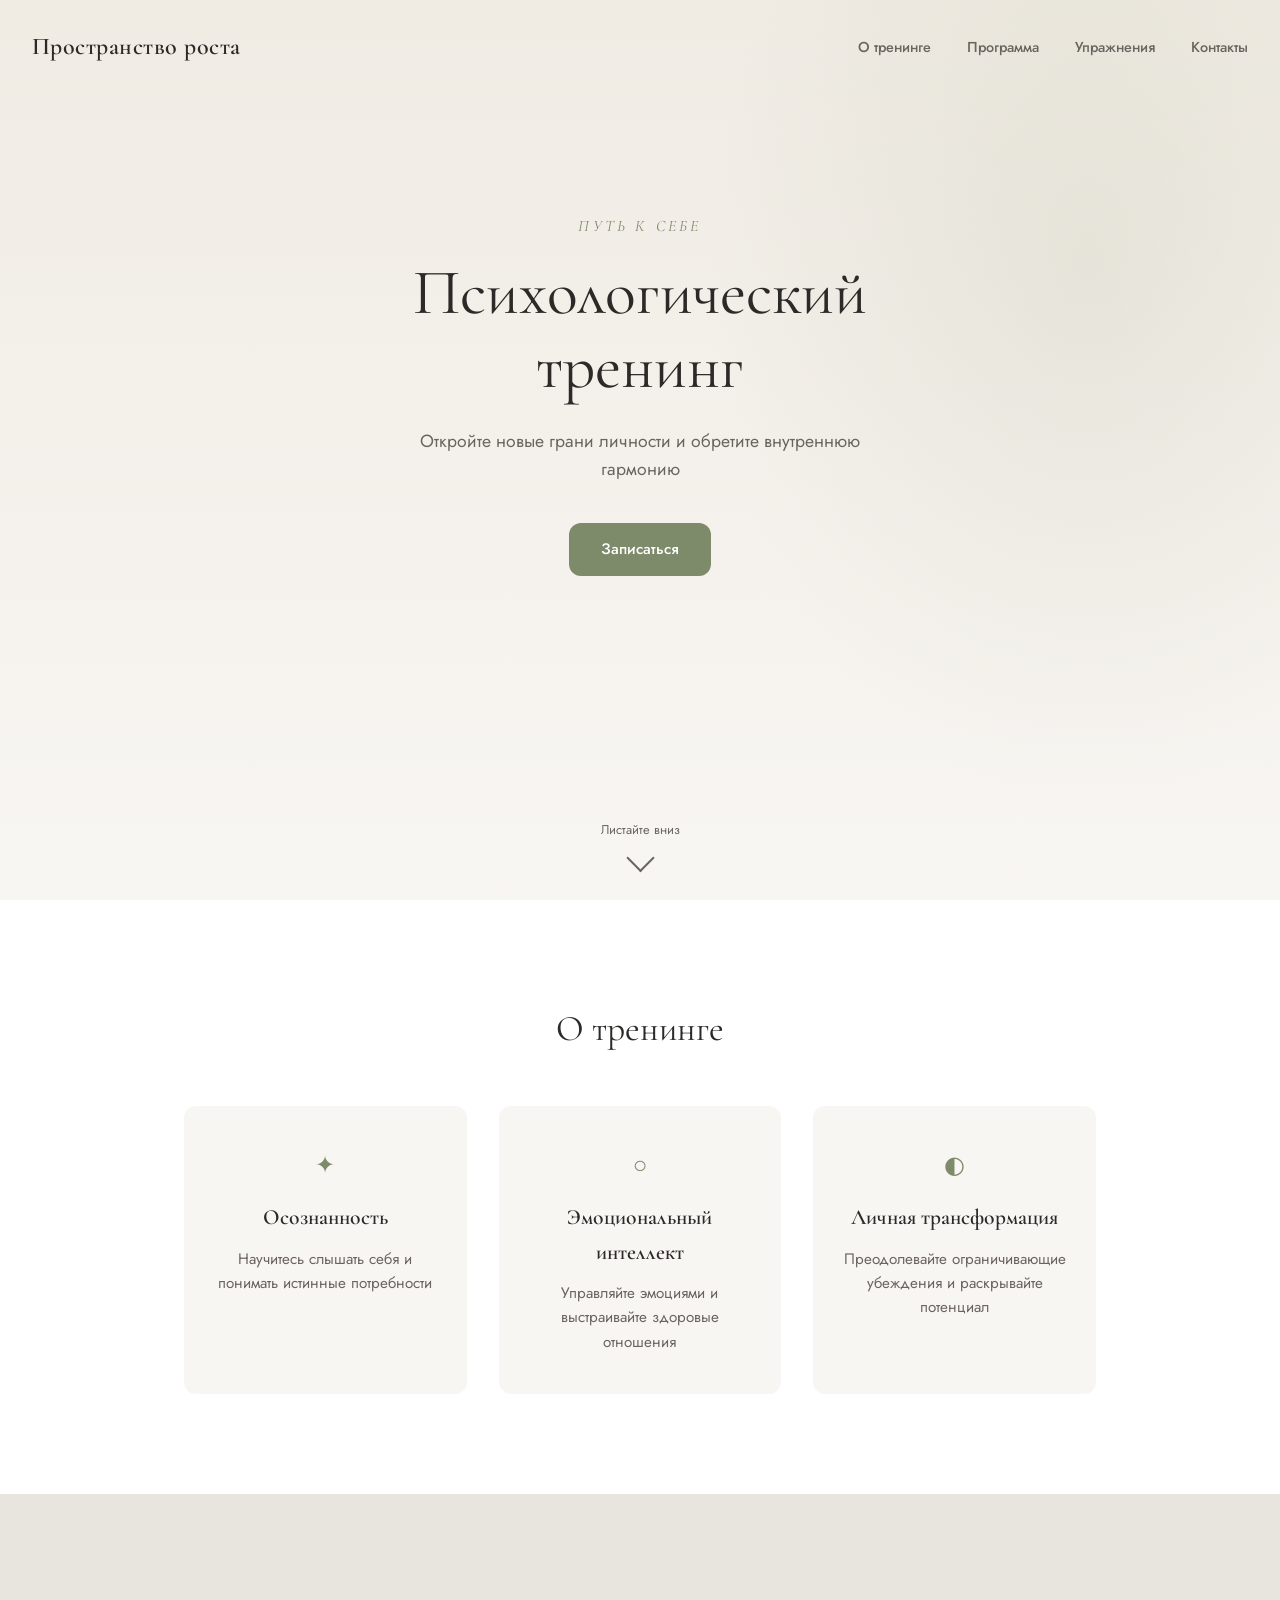
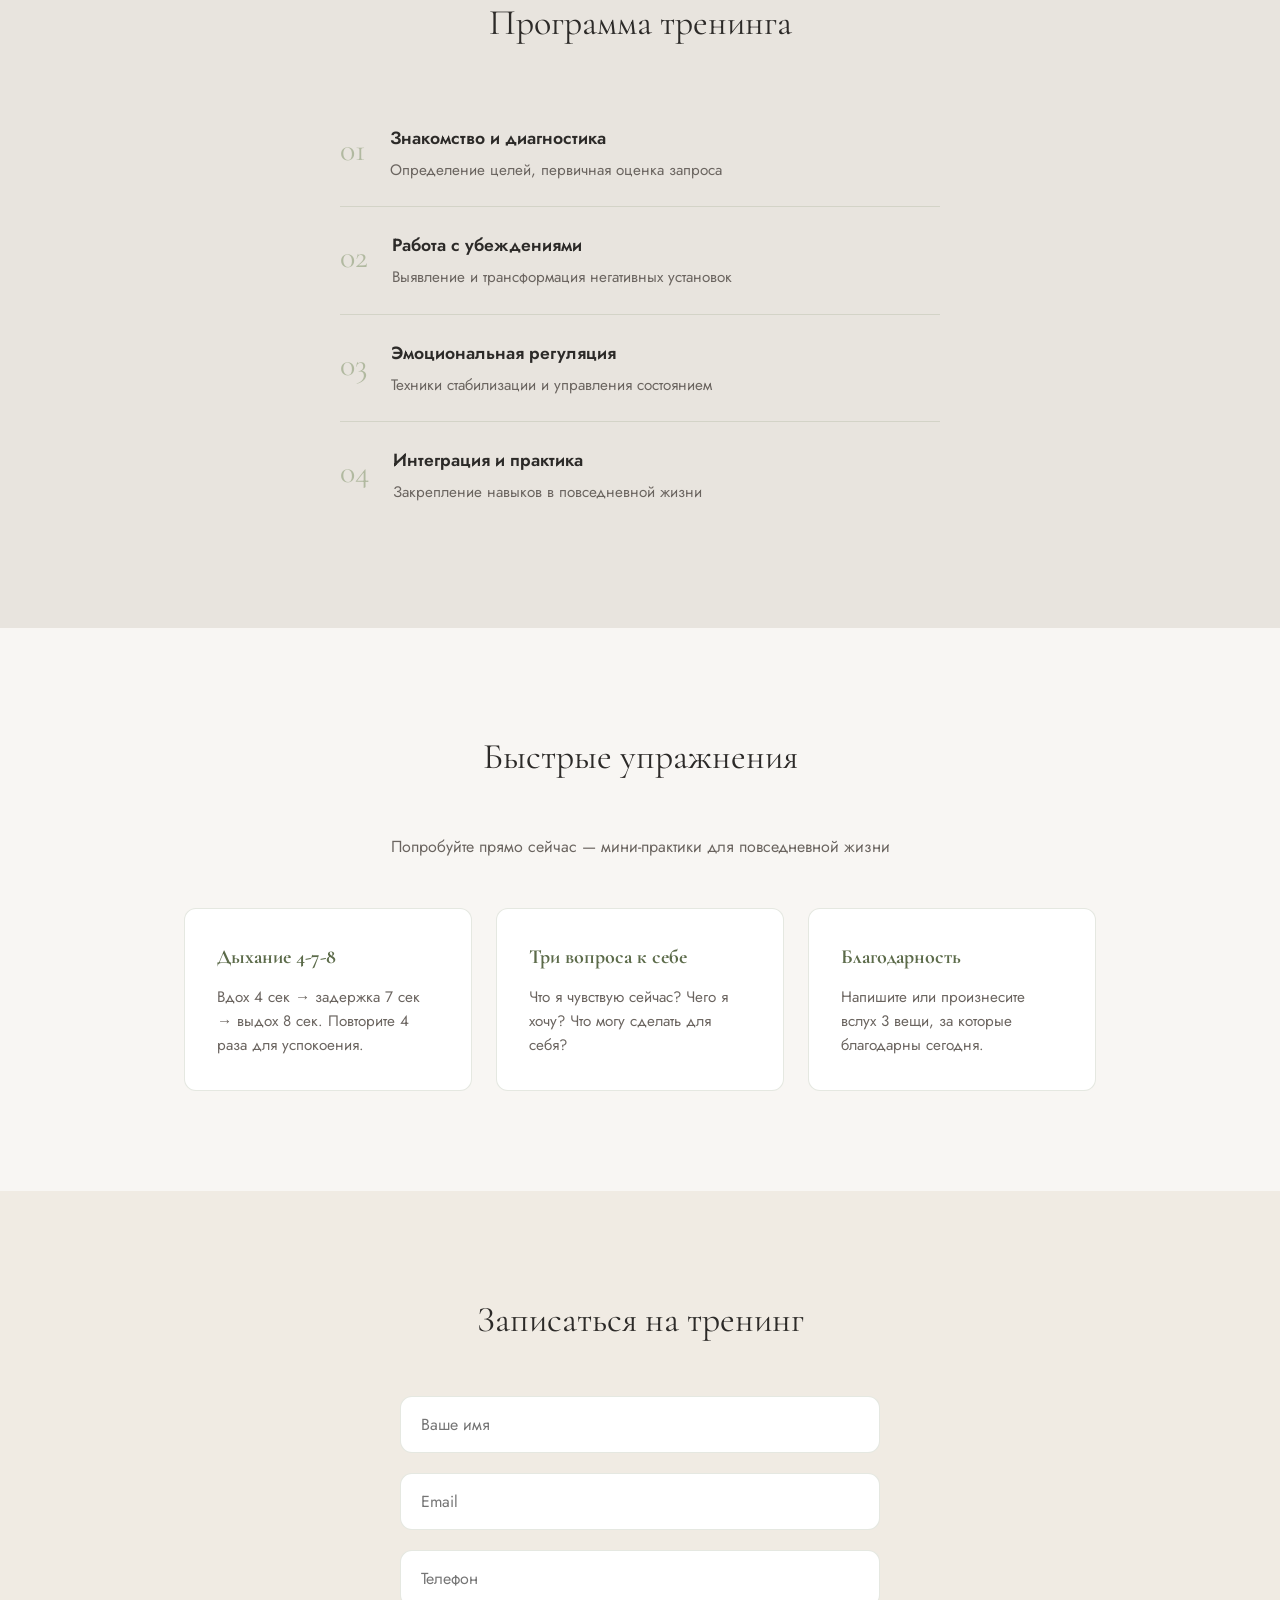
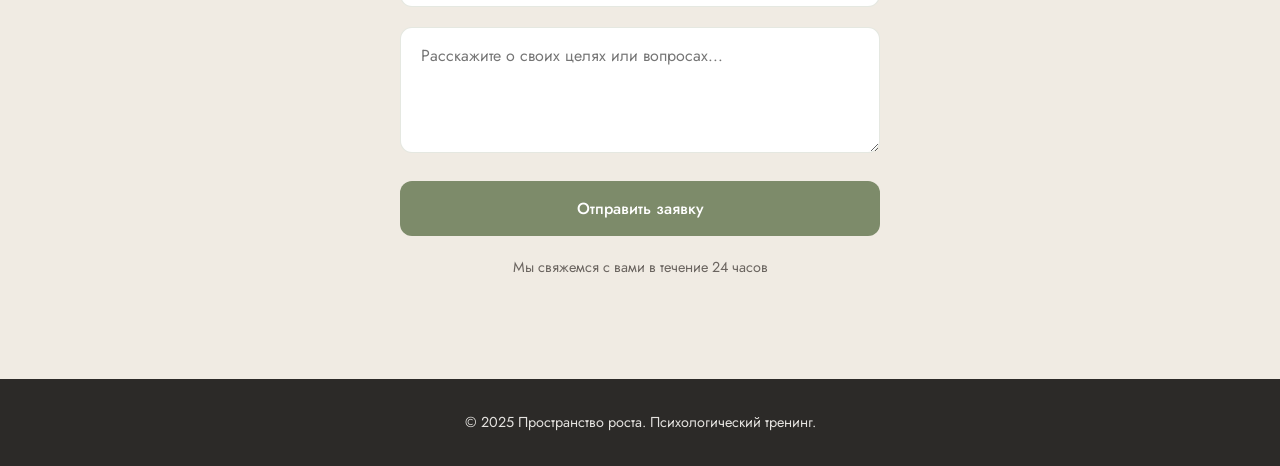
==== commit 8f2fbb22: "Add files via upload" ====
--- a/index.html
+++ b/index.html
@@ -1,475 +1,152 @@
-<!DOCTYPE html>
-<html lang="ru">
-  <head>
-    <meta charset="UTF-8" />
-    <meta name="viewport" content="width=device-width, initial-scale=1.0" />
-    <title>Программы Юлии Перевозниковой</title>
-    <meta
-      name="description"
-      content="Минималистичный сайт информационных продуктов коуча Юлии Перевозниковой: тренинг «Вырасти Себя Снова» и канал целительных практик."
-    />
-    <!-- Общая логика темы вынесена в отдельный файл. -->
-    <script src="js/theme.js"></script>
-    <link rel="stylesheet" href="css/style.css" />
-  </head>
-  <body>
-    <!-- Ссылка для быстрого перехода к основному содержимому -->
-    <a class="skip-link" href="#main-content">Перейти к содержимому</a>
-
-    <!-- Шапка сайта с навигацией -->
-    <header class="site-header">
-      <div class="container header-inner">
-        <div class="site-brand">
-          <span class="site-brand__title">Юлия Перевозникова</span>
-          <span class="site-brand__subtitle">Информационные продукты и практики</span>
-        </div>
-
-        <nav class="site-nav" aria-label="Основная навигация">
-          <ul>
-            <li><a class="is-active" href="index.html" aria-current="page">Главная</a></li>
-            <li><a href="training.html">Тренинг</a></li>
-            <li><a href="healing-channel.html">Канал практик</a></li>
-            <li><a href="therapy.html">Терапия</a></li>
-          </ul>
-        </nav>
-      </div>
-    </header>
-
-    <!-- Основной контент главной страницы -->
-    <main id="main-content" class="page-main">
-      <!-- Приветственный лендинг-блок -->
-      <section class="section section--compact welcome-landing">
-        <div class="container">
-          <article class="content-block welcome-landing__shell">
-            <span class="eyebrow">Добро пожаловать</span>
-            <h2 class="section-title">Рада видеть вас в пространстве проектов Юлии Перевозниковой</h2>
-            <p class="section-intro">
-              Здесь можно выбрать комфортный формат: глубокий обучающий тренинг, регулярные целительные практики
-              или индивидуальную работу 1:1. Начните с того направления, которое откликается вам сейчас больше всего.
-            </p>
-            <div class="welcome-landing__actions section-offset-top">
-              <a class="button" href="#registration">Оставить заявку</a>
-              <button class="button button--secondary" type="button" data-scroll-to-products>
-                Посмотреть все направления
-              </button>
-            </div>
-          </article>
-        </div>
-      </section>
-
-      <section class="hero">
-        <div class="container">
-          <div class="hero__box">
-            <span class="eyebrow">Главная страница</span>
-            <h1 class="hero__title">Пространство для глубокой внутренней работы и бережных практик</h1>
-            <p class="hero__text">
-              Этот сайт объединяет несколько направлений: обучающий тренинг «Вырасти Себя Снова», канал
-              целительных практик и модуль индивидуальной терапии. Структура сделана простой и ясной,
-              чтобы посетитель мог быстро понять, какой формат ему ближе сейчас.
-            </p>
-            <div class="hero__actions">
-              <a class="button" href="training.html">Перейти к тренингу</a>
-              <a class="button button--secondary" href="healing-channel.html">Посмотреть канал практик</a>
-            </div>
-          </div>
-        </div>
-      </section>
-
-      <!-- Краткий обзор проекта и подхода -->
-      <section class="section">
-        <div class="container quick-overview">
-          <div class="quick-overview__panel">
-            <h2 class="section-title">О проекте</h2>
-            <p class="section-intro">
-              Сайт задуман как спокойная, аккуратная витрина информационных продуктов. Здесь нет перегруженной
-              графики и сложных сценариев: только ясная навигация, удобная структура и тексты, которые легко читать.
-            </p>
-          </div>
-
-          <aside class="quick-overview__panel" aria-label="Краткий обзор разделов сайта">
-            <h2 class="card__title">Что внутри</h2>
-            <ul class="quick-overview__list">
-              <li>Тренинг с подробной структурой по разделам и темам</li>
-              <li>Канал целительных практик с сезонным курсом и архивом медитаций</li>
-              <li>Индивидуальная терапия с пакетами сопровождения и разовыми практиками</li>
-              <li>Единый стиль оформления для дальнейшего расширения проекта</li>
-            </ul>
-          </aside>
-        </div>
-      </section>
-
-      <!-- Основные карточки с продуктами -->
-      <section class="section" id="products">
-        <div class="container">
-          <span class="eyebrow">Продукты</span>
-          <h2 class="section-title">Основные направления</h2>
-          <p class="section-intro">
-            Ниже представлены ключевые направления. Каждое оформлено отдельной карточкой с кратким описанием и ссылкой на страницу.
-          </p>
-
-          <div class="grid grid--three section-offset-top">
-            <article class="card">
-              <h3 class="card__title">Тренинг «Вырасти Себя Снова»</h3>
-              <p class="card__text">
-                Подробная программа по жизненному сценарию, эго-состояниям, родительским программам,
-                стадиям развития и внутренней перестройке через осознавание, практику и домашние задания.
-              </p>
-              <p class="card__meta">13 разделов, выстроенных в логичную обучающую траекторию.</p>
-              <a class="text-link" href="training.html">Открыть страницу тренинга</a>
-            </article>
-
-            <article class="card">
-              <h3 class="card__title">Канал целительных практик</h3>
-              <p class="card__text">
-                Пространство для регулярного соприкосновения с медитациями и поддерживающими материалами:
-                сезонный курс и архив практик, к которым можно возвращаться в удобное время.
-              </p>
-              <p class="card__meta">Подходит для мягкого регулярного ритма и самостоятельной практики.</p>
-              <a class="text-link" href="healing-channel.html">Открыть страницу канала</a>
-            </article>
-
-            <article class="card">
-              <h3 class="card__title">Индивидуальная Энергетическая Трансформация</h3>
-              <p class="card__text">
-                Формат глубокой индивидуальной работы, где сочетаются коучинг, энерготерапия, сопровождение в течение месяца
-                и отдельные практики под запрос. На странице собраны пакеты, разовые сессии и логика доступа к материалам.
-              </p>
-              <p class="card__meta">Подходит для тех, кому нужен персональный маршрут, а не общий поток.</p>
-              <a class="text-link" href="therapy.html">Открыть модуль терапии</a>
-            </article>
-          </div>
-        </div>
-      </section>
-
-      <!-- Секция регистрации участников -->
-      <section class="section" id="registration">
-        <div class="container registration-layout">
-          <article class="registration-copy content-block">
-            <span class="eyebrow">Регистрация</span>
-            <h2 class="section-title">Заявка на участие</h2>
-            <p class="section-intro">
-              Оставьте имя и один удобный способ связи. Можно указать телефон, email или оба контакта сразу.
-              После успешной регистрации ниже откроется личный кабинет, где можно дозаполнить обязательный профиль участника.
-            </p>
-            <div class="note">
-              Структура формы подготовлена так, чтобы позже можно было подключить backend и отправлять данные на реальный endpoint.
-            </div>
-          </article>
-
-          <section class="registration-form-wrap content-block" aria-labelledby="registration-form-title">
-            <h2 id="registration-form-title" class="content-block__title">Форма регистрации участника</h2>
-            <p class="content-block__subtitle">
-              Обязательны имя и хотя бы один контакт: телефон или адрес электронной почты.
-            </p>
-
-            <!--
-              novalidate отключает стандартные всплывающие сообщения браузера,
-              чтобы показывать единообразные ошибки прямо рядом с полями.
-              action можно заменить на backend endpoint позже.
-            -->
-            <form
-              class="registration-form"
-              action="#"
-              method="post"
-              novalidate
-              data-registration-form
-            >
-              <div class="form-grid">
-                <div class="form-field">
-                  <label class="form-label" for="participant-name">Имя</label>
-                  <input
-                    class="form-input"
-                    type="text"
-                    id="participant-name"
-                    name="name"
-                    autocomplete="given-name"
-                    placeholder="Ваше имя"
-                    data-field="name"
-                    aria-describedby="name-error"
-                  />
-                  <p class="form-error" id="name-error" data-error-for="name" aria-live="polite"></p>
-                </div>
-
-                <div class="form-field">
-                  <label class="form-label" for="participant-phone">Контактный номер телефона</label>
-                  <input
-                    class="form-input"
-                    type="tel"
-                    id="participant-phone"
-                    name="phone"
-                    autocomplete="tel"
-                    placeholder="+7 (999) 123-45-67"
-                    data-field="phone"
-                    aria-describedby="phone-error phone-help"
-                  />
-                  <p class="form-help" id="phone-help">Телефон можно указать в свободном удобном формате.</p>
-                  <p class="form-error" id="phone-error" data-error-for="phone" aria-live="polite"></p>
-                </div>
-
-                <div class="form-field">
-                  <label class="form-label" for="participant-email">Адрес электронной почты</label>
-                  <input
-                    class="form-input"
-                    type="email"
-                    id="participant-email"
-                    name="email"
-                    autocomplete="email"
-                    placeholder="name@example.com"
-                    data-field="email"
-                    aria-describedby="email-error"
-                  />
-                  <p class="form-error" id="email-error" data-error-for="email" aria-live="polite"></p>
-                </div>
-              </div>
-
-              <div class="form-actions">
-                <button class="button" type="submit">Зарегистрироваться</button>
-              </div>
-
-              <p class="form-status" data-form-status aria-live="polite"></p>
-            </form>
-          </section>
-        </div>
-      </section>
-
-      <!-- Короткий FAQ-блок для лендинга -->
-      <section class="section" id="faq">
-        <div class="container">
-          <span class="eyebrow">FAQ</span>
-          <h2 class="section-title">Частые вопросы перед стартом</h2>
-          <p class="section-intro">
-            Небольшой блок с ответами, чтобы быстрее понять формат работы и следующий шаг.
-          </p>
-
-          <div class="faq section-offset-top" data-faq-root>
-            <article class="faq-item">
-              <button class="faq-item__trigger" type="button" data-faq-trigger aria-expanded="false">
-                С чего лучше начать, если я впервые на сайте?
-              </button>
-              <div class="faq-item__content" data-faq-content hidden>
-                <p>
-                  Начните с раздела «Основные направления» и выберите формат под текущий запрос:
-                  тренинг, канал практик или индивидуальную работу. После этого оставьте заявку через форму регистрации.
-                </p>
-              </div>
-            </article>
-
-            <article class="faq-item">
-              <button class="faq-item__trigger" type="button" data-faq-trigger aria-expanded="false">
-                Что даёт регистрация на главной странице?
-              </button>
-              <div class="faq-item__content" data-faq-content hidden>
-                <p>
-                  Регистрация открывает личный кабинет участника и позволяет получить доступ к расширенным блокам
-                  продуктов (структурам программ и демонстрационной оплате доступа).
-                </p>
-              </div>
-            </article>
-
-            <article class="faq-item">
-              <button class="faq-item__trigger" type="button" data-faq-trigger aria-expanded="false">
-                Можно ли сначала посмотреть, а потом оплатить?
-              </button>
-              <div class="faq-item__content" data-faq-content hidden>
-                <p>
-                  Да. Логика сайта построена по уровням доступа: обзор доступен всем, после регистрации открывается больше деталей,
-                  а затем можно перейти к оплате (в текущей версии реализован демонстрационный сценарий через localStorage).
-                </p>
-              </div>
-            </article>
-          </div>
-        </div>
-      </section>
-
-      <!-- Личный кабинет показывается после регистрации или если данные уже есть в localStorage -->
-      <section class="section" id="personal-cabinet" data-personal-cabinet-section hidden>
-        <div class="container account-shell">
-          <div class="account-grid">
-            <article class="content-block account-summary" aria-labelledby="account-summary-title">
-              <span class="eyebrow">Личный кабинет</span>
-              <h2 id="account-summary-title" class="section-title">Профиль участника</h2>
-              <p class="section-intro">
-                После регистрации базовые данные автоматически подтягиваются сюда. Заполните все обязательные поля,
-                чтобы профиль был сохранён полностью.
-              </p>
-
-              <div class="account-summary__panel section-offset-top">
-                <div class="account-badge" data-account-badge>Профиль требует заполнения</div>
-                <dl class="account-summary__list">
-                  <div class="account-summary__item">
-                    <dt>Участник</dt>
-                    <dd data-account-summary-name>—</dd>
-                  </div>
-                  <div class="account-summary__item">
-                    <dt>Телефон</dt>
-                    <dd data-account-summary-phone>—</dd>
-                  </div>
-                  <div class="account-summary__item">
-                    <dt>Email</dt>
-                    <dd data-account-summary-email>—</dd>
-                  </div>
-                  <div class="account-summary__item">
-                    <dt>Город</dt>
-                    <dd data-account-summary-city>—</dd>
-                  </div>
-                </dl>
-              </div>
-            </article>
-
-            <section class="content-block account-form-wrap" aria-labelledby="profile-form-title">
-              <h2 id="profile-form-title" class="content-block__title">Анкета участника</h2>
-              <p class="content-block__subtitle">
-                Все поля ниже обязательны. Если на этапе регистрации был указан только один контакт, второй нужно дозаполнить здесь.
-              </p>
-
-              <form class="profile-form" action="#" method="post" novalidate data-profile-form>
-                <div class="form-grid form-grid--two-columns">
-                  <div class="form-field">
-                    <label class="form-label" for="profile-last-name">Фамилия</label>
-                    <input
-                      class="form-input"
-                      type="text"
-                      id="profile-last-name"
-                      name="lastName"
-                      autocomplete="family-name"
-                      placeholder="Иванова"
-                      data-profile-field="lastName"
-                      aria-describedby="profile-lastName-error"
-                    />
-                    <p class="form-error" id="profile-lastName-error" data-profile-error-for="lastName" aria-live="polite"></p>
-                  </div>
-
-                  <div class="form-field">
-                    <label class="form-label" for="profile-first-name">Имя</label>
-                    <input
-                      class="form-input"
-                      type="text"
-                      id="profile-first-name"
-                      name="firstName"
-                      autocomplete="given-name"
-                      placeholder="Юлия"
-                      data-profile-field="firstName"
-                      aria-describedby="profile-firstName-error"
-                    />
-                    <p class="form-error" id="profile-firstName-error" data-profile-error-for="firstName" aria-live="polite"></p>
-                  </div>
-
-                  <div class="form-field">
-                    <label class="form-label" for="profile-middle-name">Отчество</label>
-                    <input
-                      class="form-input"
-                      type="text"
-                      id="profile-middle-name"
-                      name="middleName"
-                      autocomplete="additional-name"
-                      placeholder="Сергеевна"
-                      data-profile-field="middleName"
-                      aria-describedby="profile-middleName-error"
-                    />
-                    <p class="form-error" id="profile-middleName-error" data-profile-error-for="middleName" aria-live="polite"></p>
-                  </div>
-
-                  <div class="form-field">
-                    <label class="form-label" for="profile-birth-date">Дата рождения</label>
-                    <input
-                      class="form-input"
-                      type="date"
-                      id="profile-birth-date"
-                      name="birthDate"
-                      data-profile-field="birthDate"
-                      aria-describedby="profile-birthDate-error"
-                    />
-                    <p class="form-error" id="profile-birthDate-error" data-profile-error-for="birthDate" aria-live="polite"></p>
-                  </div>
-
-                  <div class="form-field">
-                    <label class="form-label" for="profile-phone">Контактный номер телефона</label>
-                    <input
-                      class="form-input"
-                      type="tel"
-                      id="profile-phone"
-                      name="phone"
-                      autocomplete="tel"
-                      placeholder="+7 (999) 123-45-67"
-                      data-profile-field="phone"
-                      aria-describedby="profile-phone-error"
-                    />
-                    <p class="form-error" id="profile-phone-error" data-profile-error-for="phone" aria-live="polite"></p>
-                  </div>
-
-                  <div class="form-field">
-                    <label class="form-label" for="profile-city">Город проживания</label>
-                    <input
-                      class="form-input"
-                      type="text"
-                      id="profile-city"
-                      name="city"
-                      autocomplete="address-level2"
-                      placeholder="Москва"
-                      data-profile-field="city"
-                      aria-describedby="profile-city-error"
-                    />
-                    <p class="form-error" id="profile-city-error" data-profile-error-for="city" aria-live="polite"></p>
-                  </div>
-
-                  <div class="form-field form-field--full-width">
-                    <label class="form-label" for="profile-email">Адрес электронной почты</label>
-                    <input
-                      class="form-input"
-                      type="email"
-                      id="profile-email"
-                      name="email"
-                      autocomplete="email"
-                      placeholder="name@example.com"
-                      data-profile-field="email"
-                      aria-describedby="profile-email-error"
-                    />
-                    <p class="form-error" id="profile-email-error" data-profile-error-for="email" aria-live="polite"></p>
-                  </div>
-                </div>
-
-                <div class="form-actions">
-                  <button class="button" type="submit">Сохранить профиль</button>
-                </div>
-
-                <p class="form-status" data-profile-status aria-live="polite"></p>
-              </form>
-            </section>
-          </div>
-        </div>
-      </section>
-    </main>
-
-    <!-- Подвал сайта -->
-    <footer class="site-footer">
-      <div class="container footer-inner">
-        <div>
-          <p>© <span data-current-year></span> Юлия Перевозникова</p>
-          <p>Минималистичный многостраничный сайт для информационных продуктов.</p>
-        </div>
-        <div>
-          <p><a href="training.html">Тренинг</a></p>
-          <p><a href="healing-channel.html">Канал практик</a></p>
-          <p><a href="therapy.html">Индивидуальная терапия</a></p>
-        </div>
-      </div>
-    </footer>
-
-    <!-- Общий переключатель темы. -->
-    <button
-      class="theme-toggle"
-      type="button"
-      data-theme-toggle
-      aria-label="Переключить тему"
-      aria-pressed="false"
-    >
-      <span class="theme-toggle__label" data-theme-toggle-label>Тёмная</span>
-      <span class="theme-toggle__hint" data-theme-toggle-hint>тема</span>
-    </button>
-
-    <!-- Логика регистрации и личного кабинета участника. -->
-    <script src="js/registration.js"></script>
-    <!-- Небольшой интерактив главного лендинга: FAQ и быстрые переходы. -->
-    <script src="js/landing.js"></script>
-  </body>
-</html>
+<!DOCTYPE html>
+<html lang="ru">
+<head>
+    <meta charset="UTF-8">
+    <meta name="viewport" content="width=device-width, initial-scale=1.0">
+    <title>Пространство роста — Психологический тренинг</title>
+    <link rel="preconnect" href="https://fonts.googleapis.com">
+    <link rel="preconnect" href="https://fonts.gstatic.com" crossorigin>
+    <link href="https://fonts.googleapis.com/css2?family=Cormorant+Garamond:ital,wght@0,400;0,600;1,400&family=Jost:wght@300;400;500;600&display=swap" rel="stylesheet">
+    <link rel="stylesheet" href="style.css">
+</head>
+<body>
+    <header class="header">
+        <nav class="nav">
+            <a href="#" class="logo">Пространство роста</a>
+            <ul class="nav-links">
+                <li><a href="#about">О тренинге</a></li>
+                <li><a href="#program">Программа</a></li>
+                <li><a href="#exercises">Упражнения</a></li>
+                <li><a href="#contact">Контакты</a></li>
+            </ul>
+            <button class="nav-toggle" aria-label="Меню">
+                <span></span>
+                <span></span>
+                <span></span>
+            </button>
+        </nav>
+        <div class="hero">
+            <p class="hero-subtitle">Путь к себе</p>
+            <h1 class="hero-title">Психологический<br>тренинг</h1>
+            <p class="hero-desc">Откройте новые грани личности и обретите внутреннюю гармонию</p>
+            <a href="#contact" class="btn btn-primary">Записаться</a>
+        </div>
+        <div class="scroll-hint">
+            <span>Листайте вниз</span>
+            <div class="scroll-arrow"></div>
+        </div>
+    </header>
+
+    <main>
+        <section id="about" class="section about">
+            <div class="container">
+                <h2 class="section-title">О тренинге</h2>
+                <div class="about-grid">
+                    <div class="about-card">
+                        <div class="about-icon">✦</div>
+                        <h3>Осознанность</h3>
+                        <p>Научитесь слышать себя и понимать истинные потребности</p>
+                    </div>
+                    <div class="about-card">
+                        <div class="about-icon">○</div>
+                        <h3>Эмоциональный интеллект</h3>
+                        <p>Управляйте эмоциями и выстраивайте здоровые отношения</p>
+                    </div>
+                    <div class="about-card">
+                        <div class="about-icon">◐</div>
+                        <h3>Личная трансформация</h3>
+                        <p>Преодолевайте ограничивающие убеждения и раскрывайте потенциал</p>
+                    </div>
+                </div>
+            </div>
+        </section>
+
+        <section id="program" class="section program">
+            <div class="container">
+                <h2 class="section-title">Программа тренинга</h2>
+                <div class="timeline">
+                    <div class="timeline-item">
+                        <span class="timeline-num">01</span>
+                        <div class="timeline-content">
+                            <h3>Знакомство и диагностика</h3>
+                            <p>Определение целей, первичная оценка запроса</p>
+                        </div>
+                    </div>
+                    <div class="timeline-item">
+                        <span class="timeline-num">02</span>
+                        <div class="timeline-content">
+                            <h3>Работа с убеждениями</h3>
+                            <p>Выявление и трансформация негативных установок</p>
+                        </div>
+                    </div>
+                    <div class="timeline-item">
+                        <span class="timeline-num">03</span>
+                        <div class="timeline-content">
+                            <h3>Эмоциональная регуляция</h3>
+                            <p>Техники стабилизации и управления состоянием</p>
+                        </div>
+                    </div>
+                    <div class="timeline-item">
+                        <span class="timeline-num">04</span>
+                        <div class="timeline-content">
+                            <h3>Интеграция и практика</h3>
+                            <p>Закрепление навыков в повседневной жизни</p>
+                        </div>
+                    </div>
+                </div>
+            </div>
+        </section>
+
+        <section id="exercises" class="section exercises">
+            <div class="container">
+                <h2 class="section-title">Быстрые упражнения</h2>
+                <p class="section-subtitle">Попробуйте прямо сейчас — мини-практики для повседневной жизни</p>
+                <div class="exercises-grid">
+                    <article class="exercise-card">
+                        <h3>Дыхание 4-7-8</h3>
+                        <p>Вдох 4 сек → задержка 7 сек → выдох 8 сек. Повторите 4 раза для успокоения.</p>
+                    </article>
+                    <article class="exercise-card">
+                        <h3>Три вопроса к себе</h3>
+                        <p>Что я чувствую сейчас? Чего я хочу? Что могу сделать для себя?</p>
+                    </article>
+                    <article class="exercise-card">
+                        <h3>Благодарность</h3>
+                        <p>Напишите или произнесите вслух 3 вещи, за которые благодарны сегодня.</p>
+                    </article>
+                </div>
+            </div>
+        </section>
+
+        <section id="contact" class="section contact">
+            <div class="container">
+                <h2 class="section-title">Записаться на тренинг</h2>
+                <form class="contact-form">
+                    <div class="form-group">
+                        <input type="text" name="name" placeholder="Ваше имя" required>
+                    </div>
+                    <div class="form-group">
+                        <input type="email" name="email" placeholder="Email" required>
+                    </div>
+                    <div class="form-group">
+                        <input type="tel" name="phone" placeholder="Телефон">
+                    </div>
+                    <div class="form-group">
+                        <textarea name="message" placeholder="Расскажите о своих целях или вопросах..." rows="4"></textarea>
+                    </div>
+                    <button type="submit" class="btn btn-primary">Отправить заявку</button>
+                </form>
+                <p class="contact-note">Мы свяжемся с вами в течение 24 часов</p>
+            </div>
+        </section>
+    </main>
+
+    <footer class="footer">
+        <div class="container">
+            <p>© 2025 Пространство роста. Психологический тренинг.</p>
+        </div>
+    </footer>
+
+    <script src="script.js"></script>
+</body>
+</html>
--- a/style.css
+++ b/style.css
@@ -0,0 +1,431 @@
+:root {
+    --color-bg: #f8f6f3;
+    --color-bg-dark: #e8e4de;
+    --color-text: #2c2a28;
+    --color-text-muted: #6b6560;
+    --color-accent: #7d8b6a;
+    --color-accent-light: #9ba887;
+    --color-accent-dark: #5c6b4a;
+    --color-cream: #f0ebe3;
+    --color-border: rgba(124, 139, 106, 0.2);
+    --font-display: 'Cormorant Garamond', Georgia, serif;
+    --font-body: 'Jost', 'Segoe UI', sans-serif;
+    --radius: 12px;
+    --shadow: 0 4px 24px rgba(44, 42, 40, 0.06);
+    --transition: 0.3s ease;
+}
+
+* {
+    margin: 0;
+    padding: 0;
+    box-sizing: border-box;
+}
+
+html {
+    scroll-behavior: smooth;
+}
+
+body {
+    font-family: var(--font-body);
+    font-size: 16px;
+    line-height: 1.6;
+    color: var(--color-text);
+    background: var(--color-bg);
+    -webkit-font-smoothing: antialiased;
+}
+
+.container {
+    max-width: 960px;
+    margin: 0 auto;
+    padding: 0 24px;
+}
+
+/* Header & Navigation */
+.header {
+    min-height: 100vh;
+    background: linear-gradient(180deg, var(--color-cream) 0%, var(--color-bg) 100%);
+    position: relative;
+    overflow: hidden;
+}
+
+.header::before {
+    content: '';
+    position: absolute;
+    top: 0;
+    right: 0;
+    width: 50%;
+    height: 100%;
+    background: radial-gradient(ellipse at 70% 30%, rgba(157, 168, 135, 0.15) 0%, transparent 60%);
+    pointer-events: none;
+}
+
+.nav {
+    display: flex;
+    justify-content: space-between;
+    align-items: center;
+    padding: 28px 32px;
+    position: relative;
+    z-index: 10;
+}
+
+.logo {
+    font-family: var(--font-display);
+    font-size: 1.5rem;
+    font-weight: 600;
+    color: var(--color-text);
+    text-decoration: none;
+    letter-spacing: 0.02em;
+}
+
+.nav-links {
+    display: flex;
+    gap: 36px;
+    list-style: none;
+}
+
+.nav-links a {
+    color: var(--color-text-muted);
+    text-decoration: none;
+    font-size: 0.9rem;
+    font-weight: 500;
+    transition: color var(--transition);
+}
+
+.nav-links a:hover {
+    color: var(--color-accent-dark);
+}
+
+.nav-toggle {
+    display: none;
+    flex-direction: column;
+    gap: 6px;
+    background: none;
+    border: none;
+    cursor: pointer;
+    padding: 8px;
+}
+
+.nav-toggle span {
+    width: 24px;
+    height: 2px;
+    background: var(--color-text);
+}
+
+/* Hero */
+.hero {
+    position: relative;
+    z-index: 5;
+    padding: 120px 32px 80px;
+    text-align: center;
+}
+
+.hero-subtitle {
+    font-family: var(--font-display);
+    font-size: 1rem;
+    font-style: italic;
+    color: var(--color-accent);
+    letter-spacing: 0.2em;
+    text-transform: uppercase;
+    margin-bottom: 16px;
+}
+
+.hero-title {
+    font-family: var(--font-display);
+    font-size: clamp(2.5rem, 6vw, 4rem);
+    font-weight: 400;
+    line-height: 1.15;
+    color: var(--color-text);
+    margin-bottom: 24px;
+}
+
+.hero-desc {
+    font-size: 1.1rem;
+    color: var(--color-text-muted);
+    max-width: 440px;
+    margin: 0 auto 40px;
+}
+
+.btn {
+    display: inline-block;
+    padding: 14px 32px;
+    font-family: var(--font-body);
+    font-size: 0.95rem;
+    font-weight: 500;
+    text-decoration: none;
+    border-radius: var(--radius);
+    transition: all var(--transition);
+    cursor: pointer;
+    border: none;
+}
+
+.btn-primary {
+    background: var(--color-accent);
+    color: white;
+}
+
+.btn-primary:hover {
+    background: var(--color-accent-dark);
+    transform: translateY(-2px);
+}
+
+/* Scroll hint */
+.scroll-hint {
+    position: absolute;
+    bottom: 32px;
+    left: 50%;
+    transform: translateX(-50%);
+    display: flex;
+    flex-direction: column;
+    align-items: center;
+    gap: 8px;
+    color: var(--color-text-muted);
+    font-size: 0.8rem;
+}
+
+.scroll-arrow {
+    width: 20px;
+    height: 20px;
+    border-right: 2px solid var(--color-text-muted);
+    border-bottom: 2px solid var(--color-text-muted);
+    transform: rotate(45deg);
+    animation: bounce 2s infinite;
+}
+
+@keyframes bounce {
+    0%, 100% { transform: rotate(45deg) translateY(0); }
+    50% { transform: rotate(45deg) translateY(6px); }
+}
+
+/* Sections */
+.section {
+    padding: 100px 0;
+}
+
+.section-title {
+    font-family: var(--font-display);
+    font-size: 2.25rem;
+    font-weight: 400;
+    text-align: center;
+    margin-bottom: 48px;
+    color: var(--color-text);
+}
+
+.section-subtitle {
+    text-align: center;
+    color: var(--color-text-muted);
+    margin-bottom: 48px;
+}
+
+/* About */
+.about {
+    background: white;
+}
+
+.about-grid {
+    display: grid;
+    grid-template-columns: repeat(auto-fit, minmax(260px, 1fr));
+    gap: 32px;
+}
+
+.about-card {
+    padding: 40px 28px;
+    background: var(--color-bg);
+    border-radius: var(--radius);
+    text-align: center;
+    transition: transform var(--transition), box-shadow var(--transition);
+}
+
+.about-card:hover {
+    transform: translateY(-4px);
+    box-shadow: var(--shadow);
+}
+
+.about-icon {
+    font-size: 1.5rem;
+    color: var(--color-accent);
+    margin-bottom: 16px;
+}
+
+.about-card h3 {
+    font-family: var(--font-display);
+    font-size: 1.35rem;
+    font-weight: 600;
+    margin-bottom: 12px;
+}
+
+.about-card p {
+    color: var(--color-text-muted);
+    font-size: 0.95rem;
+}
+
+/* Program / Timeline */
+.program {
+    background: var(--color-bg-dark);
+}
+
+.timeline {
+    max-width: 600px;
+    margin: 0 auto;
+}
+
+.timeline-item {
+    display: flex;
+    gap: 24px;
+    padding: 24px 0;
+    border-bottom: 1px solid var(--color-border);
+}
+
+.timeline-item:last-child {
+    border-bottom: none;
+}
+
+.timeline-num {
+    font-family: var(--font-display);
+    font-size: 2rem;
+    color: var(--color-accent-light);
+    opacity: 0.7;
+    flex-shrink: 0;
+}
+
+.timeline-content h3 {
+    font-size: 1.1rem;
+    font-weight: 600;
+    margin-bottom: 6px;
+}
+
+.timeline-content p {
+    color: var(--color-text-muted);
+    font-size: 0.95rem;
+}
+
+/* Exercises */
+.exercises-grid {
+    display: grid;
+    grid-template-columns: repeat(auto-fit, minmax(280px, 1fr));
+    gap: 24px;
+}
+
+.exercise-card {
+    padding: 32px;
+    background: white;
+    border-radius: var(--radius);
+    border: 1px solid var(--color-border);
+    transition: all var(--transition);
+}
+
+.exercise-card:hover {
+    border-color: var(--color-accent-light);
+    box-shadow: var(--shadow);
+}
+
+.exercise-card h3 {
+    font-family: var(--font-display);
+    font-size: 1.25rem;
+    margin-bottom: 12px;
+    color: var(--color-accent-dark);
+}
+
+.exercise-card p {
+    color: var(--color-text-muted);
+    font-size: 0.95rem;
+}
+
+/* Contact */
+.contact {
+    background: var(--color-cream);
+}
+
+.contact-form {
+    max-width: 480px;
+    margin: 0 auto;
+}
+
+.form-group {
+    margin-bottom: 20px;
+}
+
+.form-group input,
+.form-group textarea {
+    width: 100%;
+    padding: 16px 20px;
+    font-family: var(--font-body);
+    font-size: 1rem;
+    border: 1px solid var(--color-border);
+    border-radius: var(--radius);
+    background: white;
+    transition: border-color var(--transition);
+}
+
+.form-group input:focus,
+.form-group textarea:focus {
+    outline: none;
+    border-color: var(--color-accent);
+}
+
+.form-group textarea {
+    resize: vertical;
+    min-height: 100px;
+}
+
+.contact-form .btn {
+    width: 100%;
+    padding: 16px;
+    font-size: 1rem;
+}
+
+.contact-note {
+    text-align: center;
+    margin-top: 20px;
+    font-size: 0.9rem;
+    color: var(--color-text-muted);
+}
+
+/* Footer */
+.footer {
+    padding: 32px;
+    text-align: center;
+    background: var(--color-text);
+    color: var(--color-bg);
+}
+
+.footer p {
+    font-size: 0.9rem;
+    opacity: 0.9;
+}
+
+/* Mobile */
+@media (max-width: 768px) {
+    .nav-links {
+        display: none;
+    }
+
+    .nav-toggle {
+        display: flex;
+    }
+
+    .nav-links.active {
+        display: flex;
+        position: absolute;
+        top: 100%;
+        left: 0;
+        right: 0;
+        flex-direction: column;
+        gap: 0;
+        padding: 24px;
+        background: white;
+        box-shadow: var(--shadow);
+    }
+
+    .hero {
+        padding: 80px 24px 60px;
+    }
+
+    .section {
+        padding: 60px 0;
+    }
+
+    .section-title {
+        font-size: 1.75rem;
+        margin-bottom: 32px;
+    }
+}
